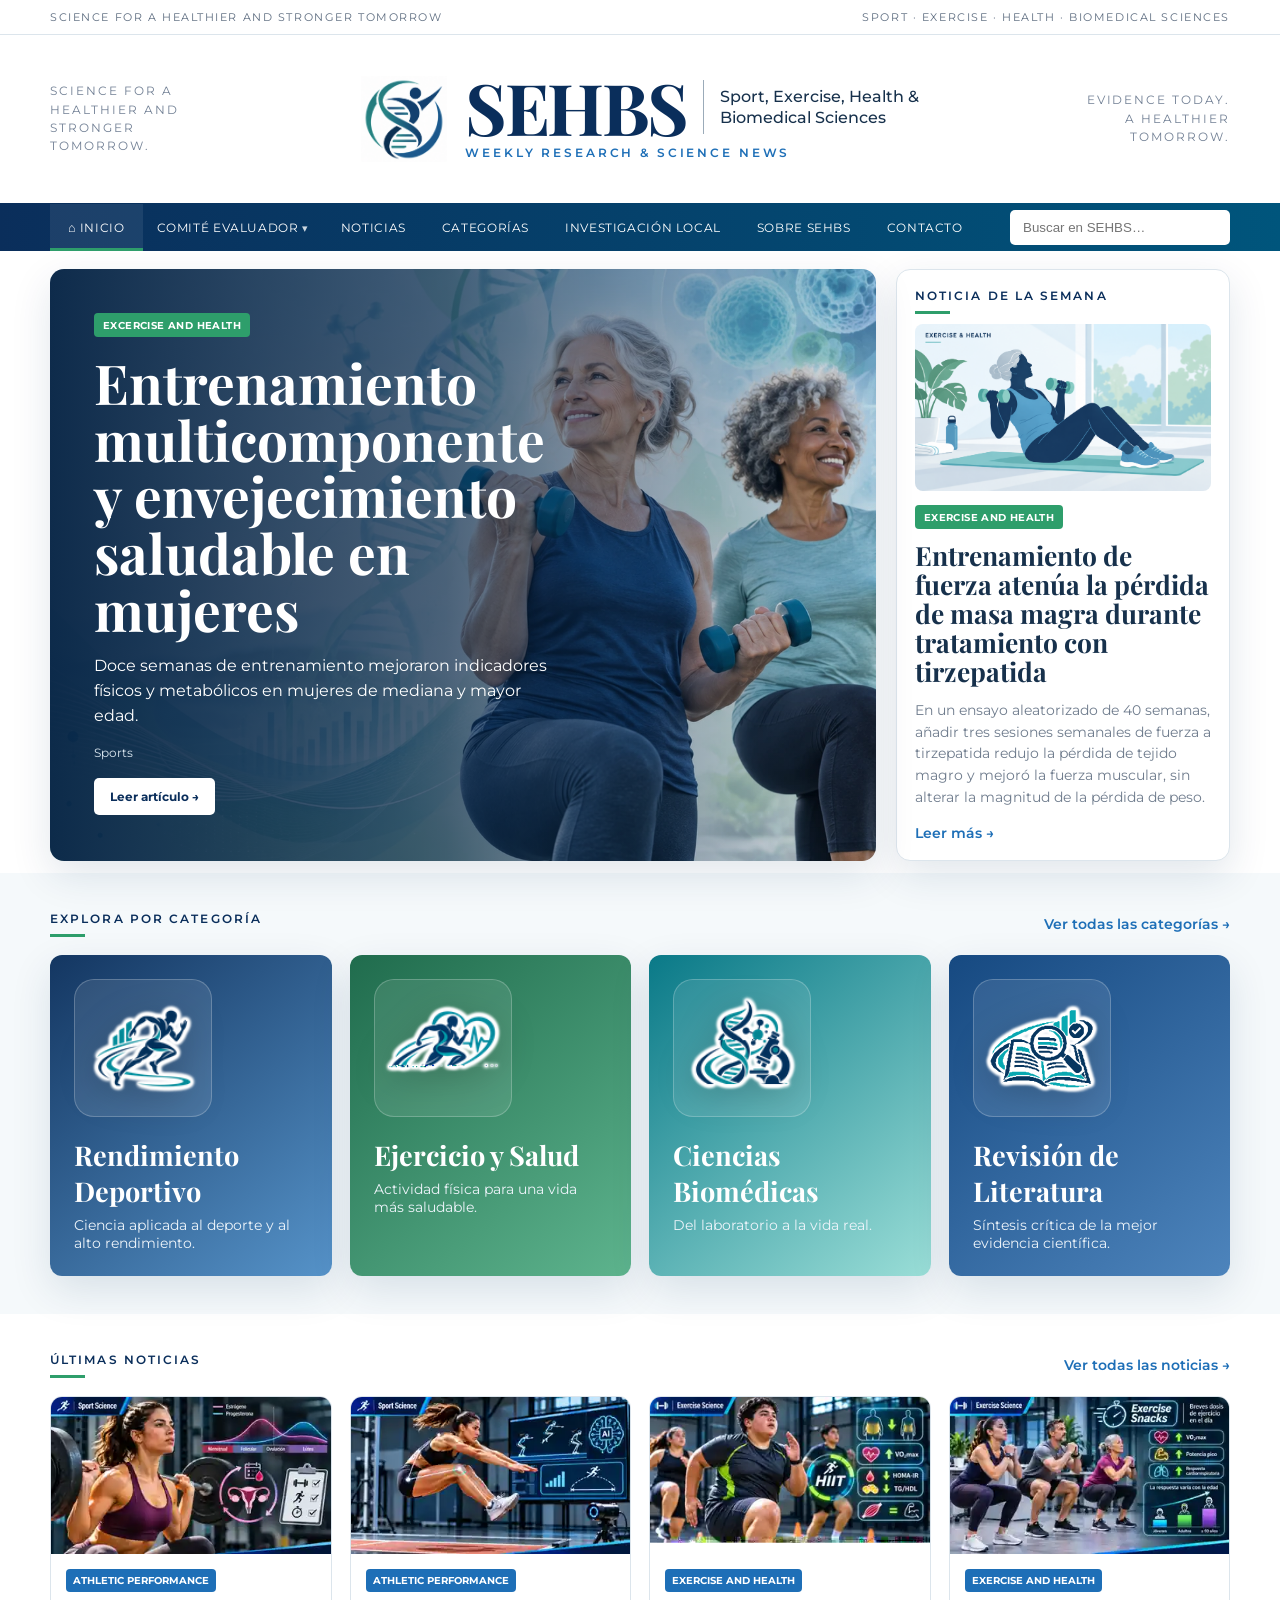
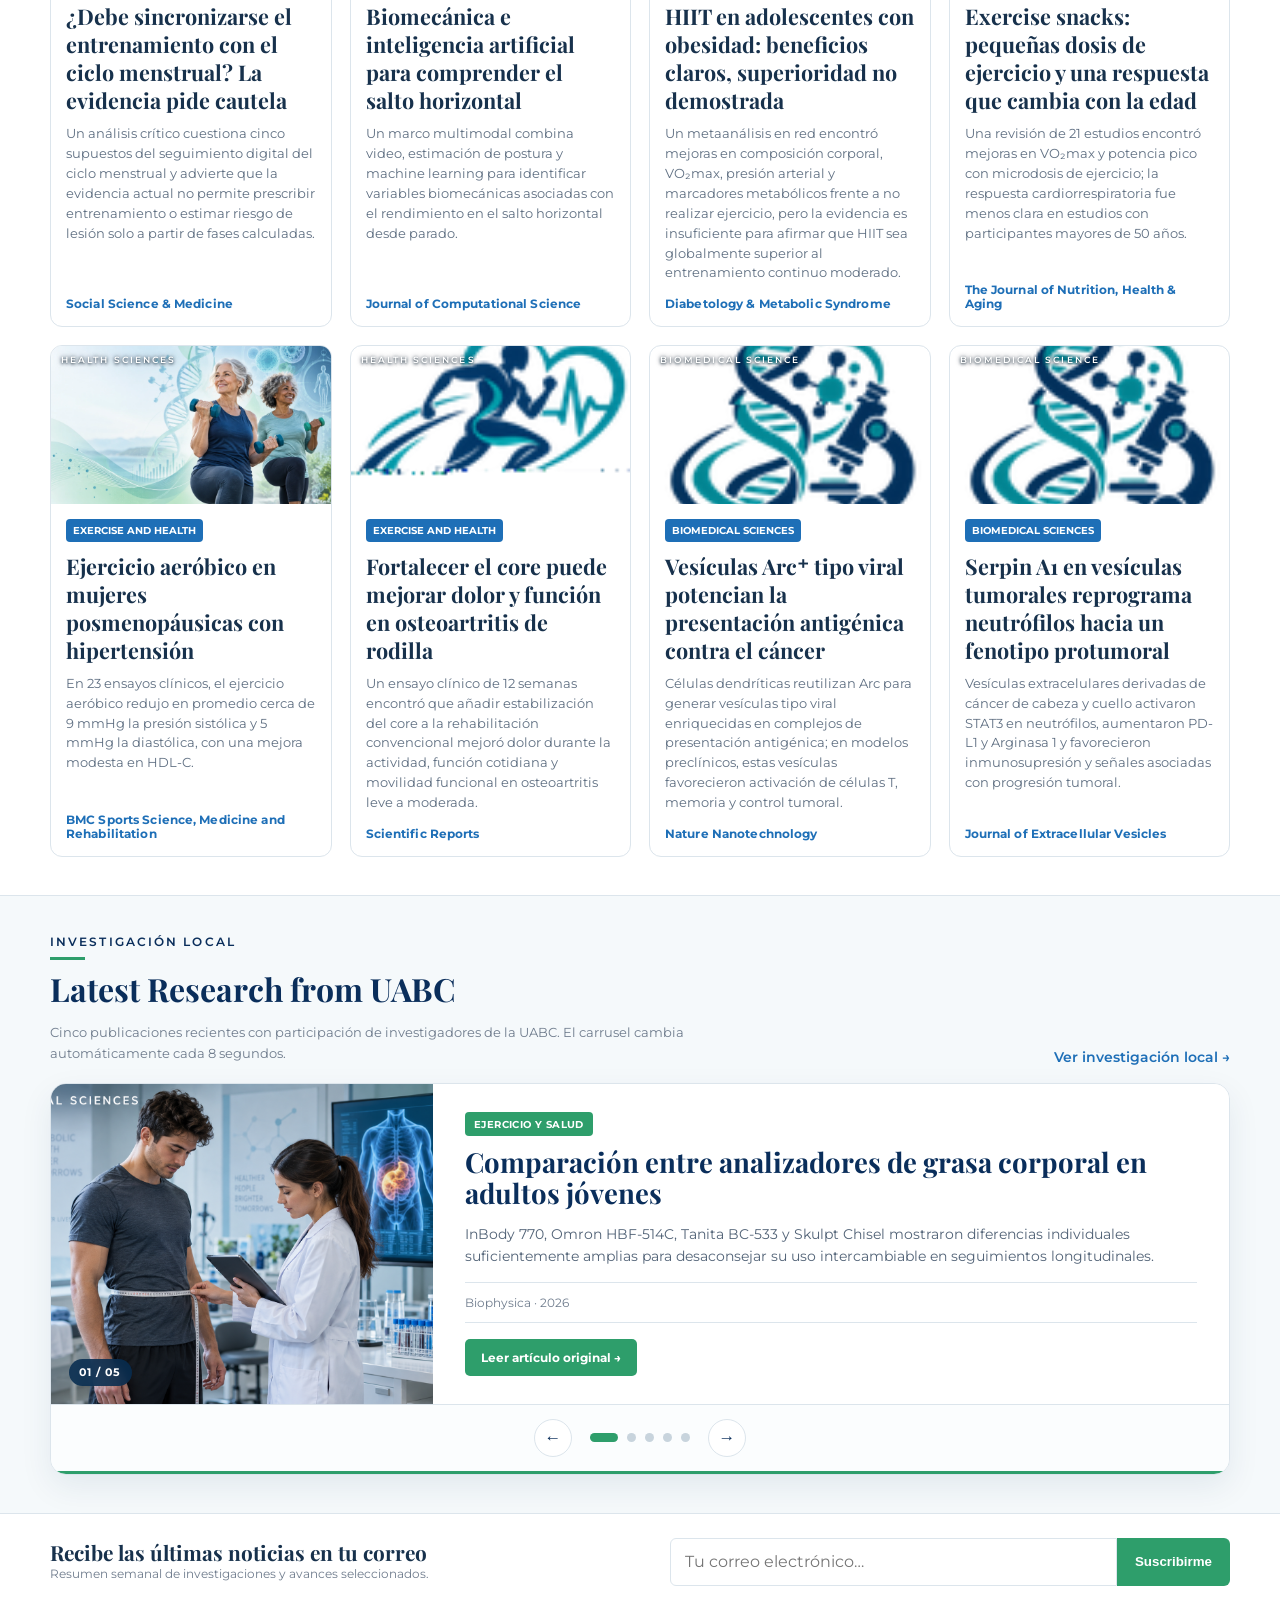
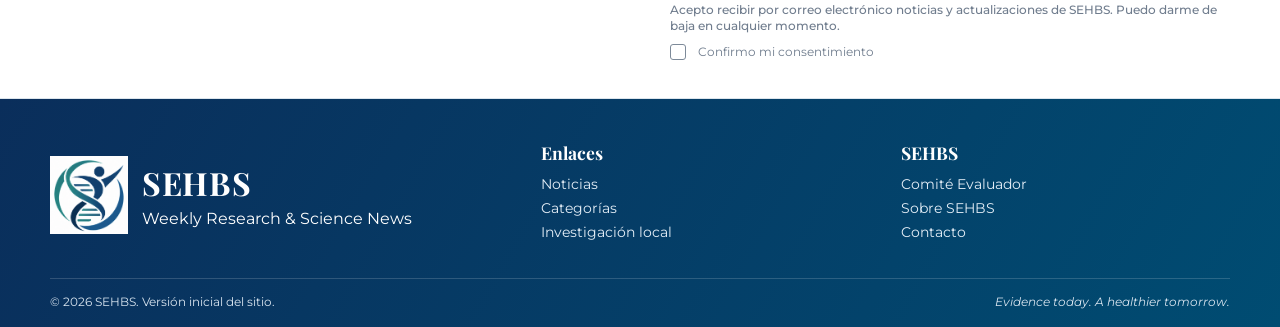
==== index.html @ 63794e58 "Refresh Exercise Snacks image cache in index.html" ====
<!doctype html>
<html lang="es">
<head>
<meta charset="utf-8"><meta name="viewport" content="width=device-width,initial-scale=1">
<title>SEHBS | Weekly Research & Science News</title>
<meta name="description" content="Sport, Exercise, Health & Biomedical Sciences: noticias y divulgación científica semanal basada en evidencia.">
<link rel="icon" type="image/png" sizes="128x128" href="assets/favicon-sehbs-2026.png?v=2"><link rel="apple-touch-icon" sizes="180x180" href="assets/apple-touch-icon.png"><link rel="stylesheet" href="assets/styles.css?v=20261109-04">
<script defer src="data/articles.js?v=20261109-14"></script><script>
function handleCaptchaResponse(){
  var event=new Event('captchaChange');
  var captcha=document.getElementById('sib-captcha');
  if(captcha) captcha.dispatchEvent(event);
}
window.REQUIRED_CODE_ERROR_MESSAGE='Elige un código de país';
window.LOCALE='es';
window.EMAIL_INVALID_MESSAGE=window.SMS_INVALID_MESSAGE='La información proporcionada no es válida. Verifica el formato del correo electrónico e inténtalo de nuevo.';
window.REQUIRED_ERROR_MESSAGE='Este campo es obligatorio.';
window.GENERIC_INVALID_MESSAGE='La información proporcionada no es válida. Verifica el formato del correo electrónico e inténtalo de nuevo.';
window.INVALID_NUMBER=window.GENERIC_INVALID_MESSAGE;
window.INVALID_DATE='Introduce una fecha válida';
window.REQUIRED_MULTISELECT_MESSAGE='Selecciona al menos una opción';
window.translation={common:{selectedList:'{quantity} lista seleccionada',selectedLists:'{quantity} listas seleccionadas',selectedOption:'{quantity} seleccionado',selectedOptions:'{quantity} seleccionados'}};
window.AUTOHIDE=false;
</script>
<script defer src="https://sibforms.com/forms/end-form/build/main.js"></script>
<script src="https://www.google.com/recaptcha/api.js?hl=es" async defer></script>
<script defer src="assets/app.js?v=20261109-05"></script>
<link rel="stylesheet" href="https://sibforms.com/forms/end-form/build/sib-styles.css">
</head>
<body>
<div class="topline"><div class="container"><span>Science for a Healthier and Stronger Tomorrow</span><span>Sport · Exercise · Health · Biomedical Sciences</span></div></div>
<header class="brandbar"><div class="container"><div class="motto">Science for a healthier and stronger tomorrow.</div><a href="index.html" class="brand-lockup">
  <img class="logo-mark" src="assets/logo-mark.png?v=2" alt="Símbolo SEHBS">
  <div class="brand-copy">
    <div class="brand-main-row">
      <span class="brand-acronym">SEHBS</span>
      <span class="brand-divider" aria-hidden="true"></span>
      <span class="brand-name">Sport, Exercise, Health &amp;<br>Biomedical Sciences</span>
    </div>
    <div class="brand-subtitle">WEEKLY RESEARCH &amp; SCIENCE NEWS</div>
  </div>
</a><div class="motto right">Evidence today.<br>A healthier tomorrow.</div></div></header>
<nav class="nav"><div class="container"><button class="menu-btn" aria-label="Abrir menú">☰</button><div class="navlinks"><a class="active" href="index.html">⌂ Inicio</a><details class="nav-dropdown">
  <summary>Comité Evaluador</summary>
  <div class="nav-dropdown-menu">
    <a href="comite-evaluador.html#finalidad">Finalidad del comité</a>
    <a href="comite-evaluador.html#integrantes">Integrantes</a>
    <a href="comite-evaluador.html#areas">Áreas de especialización</a>
  </div>
</details><a href="noticias.html">Noticias</a><a href="categorias.html">Categorías</a><a href="investigacion-local.html">Investigación local</a><a href="sobre.html">Sobre SEHBS</a><a href="contacto.html">Contacto</a></div><div class="search"><input data-search type="search" placeholder="Buscar en SEHBS…" aria-label="Buscar"></div></div></nav>
<main>
<section class="hero-wrap"><div class="container hero-grid">
<article class="hero" data-featured><img class="hero-media" data-featured-image src="assets/hero-women-exercise-science-hq.webp?v=1" alt="Mujeres mayores realizando ejercicio con elementos científicos"><div class="hero-content"><span class="badge" data-category>Excercise and health</span><h1 data-title>Entrenamiento multicomponente y envejecimiento saludable en mujeres</h1><p data-dek>Doce semanas de entrenamiento mejoraron indicadores físicos y metabólicos en mujeres de mediana y mayor edad.</p><div class="meta" data-source>Sports</div><a class="btn" data-href href="https://doi.org/10.3390/sports14050204">Leer artículo →</a></div></article>
<aside class="weekly" data-weekly><div class="eyebrow">Noticia de la semana</div><img src="assets/multicomponent-training-cover.png" alt="Ilustración editorial sobre entrenamiento de fuerza"><span class="badge" data-category>Exercise and health</span><h2 data-title>Entrenamiento de fuerza atenúa la pérdida de masa magra durante tratamiento con tirzepatida</h2><p data-dek>Un ensayo aleatorizado muestra que combinar tirzepatida con entrenamiento de fuerza ayuda a preservar tejido magro y mejora la fuerza muscular.</p><a class="more" data-href href="https://doi.org/10.1038/s41591-026-04752-5">Leer más →</a></aside>
</div></section>
<section class="section soft"><div class="container"><div class="section-head"><div class="section-title">Explora por categoría</div><a class="more" href="categorias.html">Ver todas las categorías →</a></div><div class="category-grid">
<a class="category" href="noticias.html?category=athletic-performance"><div class="icon"><img src="assets/icon-athletic-original.webp?v=1" alt="" aria-hidden="true"></div><h3>Rendimiento Deportivo</h3><p>Ciencia aplicada al deporte y al alto rendimiento.</p></a>
<a class="category" href="noticias.html?category=exercise-and-health"><div class="icon"><img src="assets/icon-exercise-original.webp?v=1" alt="" aria-hidden="true"></div><h3>Ejercicio y Salud</h3><p>Actividad física para una vida más saludable.</p></a>
<a class="category" href="noticias.html?category=biomedical-sciences"><div class="icon"><img src="assets/icon-biomed-original.webp?v=1" alt="" aria-hidden="true"></div><h3>Ciencias Biomédicas</h3><p>Del laboratorio a la vida real.</p></a>
<a class="category" href="noticias.html?category=literature-review"><div class="icon"><img src="assets/icon-literature-original.svg?v=3" alt="" aria-hidden="true"></div><h3>Revisión de Literatura</h3><p>Síntesis crítica de la mejor evidencia científica.</p></a>
</div></div></section>
<section class="section"><div class="container"><div class="section-head"><div class="section-title">Últimas noticias</div><a class="more" href="noticias.html">Ver todas las noticias →</a></div><div class="news-grid" data-news-grid data-news-limit="8">
<article class="card" data-searchable="comparación entre analizadores de grasa corporal en adultos jóvenes dispositivos diferencias individuales seguimiento longitudinal biophysica excercise and health"><img src="assets/evaluación_biomédica_de_composición_corporal.png" alt="Evaluación de composición corporal mediante analizadores de bioimpedancia" loading="lazy"><div class="card-body"><span class="tag">Excercise and health</span><h3><a href="https://doi.org/10.3390/biophysica6050090">Comparación entre analizadores de grasa corporal en adultos jóvenes</a></h3><p class="card-summary">Los dispositivos mostraron diferencias individuales que desaconsejan intercambiarlos durante el seguimiento longitudinal.</p><div class="card-journal">Biophysica</div></div></article>
<article class="card" data-searchable="entrenamiento multicomponente y envejecimiento saludable en mujeres doce semanas de entrenamiento mejoraron indicadores físicos y metabólicos sports excercise and health"><img src="assets/mujeres_mayores_entrenando_en_estudio_luminoso.png?v=1" alt="Imagen editorial de Excercise and health" loading="lazy"><div class="card-body"><span class="tag">Excercise and health</span><h3><a href="https://doi.org/10.3390/sports14050204">Entrenamiento multicomponente y envejecimiento saludable en mujeres</a></h3><p class="card-summary">Doce semanas de entrenamiento mejoraron indicadores físicos y metabólicos en mujeres de mediana y mayor edad.</p><div class="card-journal">Sports</div></div></article>
<article class="card" data-searchable="series cluster y ondulantes en peso muerto configuraciones de series fatiga metabólica sport sciences for health athletic performance"><img src="assets/cluster-deadlift-cover.png?v=1" alt="Imagen editorial de Athletic performance" loading="lazy"><div class="card-body"><span class="tag">Athletic performance</span><h3><a href="https://doi.org/10.1007/s11332-026-01766-x">Series cluster y ondulantes en peso muerto</a></h3><p class="card-summary">Compara cómo distintas configuraciones de series modifican la respuesta de fatiga metabólica durante el peso muerto.</p><div class="card-journal">Sport Sciences for Health</div></div></article>
<article class="card" data-searchable="estabilidad postural durante la media sentadilla en halterófilos control postural biomecánica bioengineering athletic performance"><div class="card-media"><img src="assets/athletic-postural-stability-cover-v3.webp" alt="Ilustración de halterófilo en evaluación biomecánica de media sentadilla con marcadores reflectantes, cámaras y plataformas de fuerza" loading="lazy"><span class="card-image-label">Sports Science</span></div><div class="card-body"><span class="tag">Athletic performance</span><h3><a href="https://doi.org/10.3390/bioengineering13060711">Estabilidad postural durante la media sentadilla en halterófilos</a></h3><p class="card-summary">Analiza el control postural y la mecánica del movimiento durante la media sentadilla en halterófilos.</p><div class="card-journal">Bioengineering</div></div></article>
<article class="card" data-searchable="quimiorresistencia a doxorrubicina en cáncer de mama triple negativo resistencia celular scientific reports biomedical sciences"><img src="assets/biomedical-eif4e-doxorubicin-cover.webp?v=2" alt="Imagen editorial de Biomedical sciences" loading="lazy"><div class="card-body"><span class="tag">Biomedical sciences</span><h3><a href="https://doi.org/10.1038/s41598-025-31313-6">Quimiorresistencia a doxorrubicina en cáncer de mama triple negativo</a></h3><p class="card-summary">Explora mecanismos celulares asociados con la resistencia a doxorrubicina en un modelo de cáncer de mama triple negativo.</p><div class="card-journal">Scientific Reports</div></div></article>
<article class="card" data-searchable="resistina y vesículas extracelulares en cáncer de próstata progresión tumoral life biomedical sciences"><img src="assets/biomedical-prostate-cancer-cover.png" alt="Imagen editorial de Biomedical sciences" loading="lazy"><div class="card-body"><span class="tag">Biomedical sciences</span><h3><a href="https://doi.org/10.3390/life13122321">Resistina y vesículas extracelulares en cáncer de próstata</a></h3><p class="card-summary">Examina la relación entre resistina, vesículas extracelulares y procesos vinculados con la progresión tumoral.</p><div class="card-journal">Life</div></div></article>
<article class="card" data-searchable="grasa visceral y riesgo metabólico en jóvenes mexicanos adiposidad visceral nutrición clínica y dietética hospitalaria biomedical sciences"><img src="assets/biomedical-body-composition-cover.png?v=1" alt="Imagen editorial de Biomedical sciences" loading="lazy"><div class="card-body"><span class="tag">Biomedical sciences</span><h3><a href="https://doi.org/10.12873/452sollano">Grasa visceral y riesgo metabólico en jóvenes mexicanos</a></h3><p class="card-summary">Relaciona la adiposidad visceral con indicadores de riesgo metabólico en población joven mexicana.</p><div class="card-journal">Nutrición Clínica y Dietética Hospitalaria</div></div></article>
<article class="card" data-searchable="ejercicio y síndrome metabólico en niños y adolescentes ejercicio síndrome metabólico retos literature review"><img src="assets/literature-review-cover.png" alt="Imagen editorial de Literature review" loading="lazy"><div class="card-body"><span class="tag">Literature review</span><h3><a href="https://doi.org/10.47197/retos.v62.108003">Ejercicio y síndrome metabólico en niños y adolescentes</a></h3><p class="card-summary">Revisa la evidencia sobre ejercicio como herramienta frente al síndrome metabólico en población infantil y adolescente.</p><div class="card-journal">Retos</div></div></article></div></div></section>
<section class="section soft home-local-research"><div class="container">
  <div class="section-head home-local-head">
    <div>
      <div class="section-title">Investigación local</div>
      <h2 class="committee-title">Latest Research from UABC</h2>
      <p class="home-local-intro">Cinco publicaciones recientes con participación de investigadores de la UABC. El carrusel cambia automáticamente cada 8 segundos.</p>
    </div>
    <a class="more" href="investigacion-local.html">Ver investigación local →</a>
  </div>

  <div class="local-carousel local-carousel-home" data-local-carousel aria-label="Últimas publicaciones de investigación local" aria-roledescription="carousel">
    <div class="local-carousel-viewport">
      <div class="local-carousel-track" data-local-carousel-track></div>
    </div>
    <div class="local-carousel-footer">
      <button class="local-carousel-arrow" type="button" data-local-prev aria-label="Artículo anterior">←</button>
      <div class="local-carousel-dots" data-local-dots aria-label="Seleccionar publicación"></div>
      <button class="local-carousel-arrow" type="button" data-local-next aria-label="Artículo siguiente">→</button>
    </div>
    <div class="local-carousel-progress" aria-hidden="true"><span data-local-progress></span></div>
  </div>
</div></section>
<section class="newsletter"><div class="container"><div><h3>Recibe las últimas noticias en tu correo</h3><div class="meta">Resumen semanal de investigaciones y avances seleccionados.</div></div>
<div class="newsletter-brevo sib-form">
  <div id="sib-form-container" class="sib-form-container">
    <div id="error-message" class="sib-form-message-panel sehbs-newsletter-message sehbs-newsletter-error">
      <div class="sib-form-message-panel__text sib-form-message-panel__text--center"><span class="sib-form-message-panel__inner-text">No hemos podido procesar tu suscripción. Inténtalo de nuevo en unos momentos.</span></div>
    </div>
    <div></div>
    <div id="success-message" class="sib-form-message-panel sehbs-newsletter-message sehbs-newsletter-success">
      <div class="sib-form-message-panel__text sib-form-message-panel__text--center"><span class="sib-form-message-panel__inner-text">Revisa tu correo electrónico para confirmar tu suscripción a SEHBS.</span></div>
    </div>
    <div></div>
    <div id="sib-container" class="sib-container--large sib-container--vertical sehbs-sib-container">
      <form id="sib-form" method="POST" action="https://8cced5cb.sibforms.com/serve/[base64]" data-type="subscription">
        <div class="sib-input sib-form-block sehbs-email-block">
          <div class="form__entry entry_block">
            <div class="form__label-row">
              <div class="entry__field">
                <input class="input" type="text" id="EMAIL" name="EMAIL" autocomplete="email" value="" placeholder="Tu correo electrónico…" data-required="true" required>
              </div>
            </div>
            <label class="entry__error entry__error--primary"></label>
          </div>
        </div>
        <div class="sib-optin sib-form-block sehbs-optin-block" data-required="true">
          <div class="form__entry entry_mcq">
            <div class="form__label-row">
              <label class="entry__label" for="OPT_IN" data-required="*">Acepto recibir por correo electrónico noticias y actualizaciones de SEHBS. Puedo darme de baja en cualquier momento.</label>
              <div class="sehbs-consent-row">
                <input type="checkbox" class="sehbs-consent-input" value="1" id="OPT_IN" name="OPT_IN" required>
                <label for="OPT_IN" class="sehbs-consent-label">
                  <span class="sehbs-consent-box" aria-hidden="true"></span>
                  <span class="sehbs-consent-copy">Confirmo mi consentimiento</span>
                </label>
              </div>
            </div>
            <label class="entry__error entry__error--primary"></label>
          </div>
        </div>
        <div class="sib-captcha sib-form-block sehbs-captcha-block">
          <div class="form__entry entry_block">
            <div class="form__label-row">
              <div class="g-recaptcha sib-visible-recaptcha" id="sib-captcha" data-sitekey="6LepXcstAAAAAGdAM6iqXTjy-4vC3OSC1Q47KCdM" data-callback="handleCaptchaResponse" style="direction:ltr"></div>
            </div>
            <label class="entry__error entry__error--primary"></label>
          </div>
        </div>
        <div class="sib-form-block sehbs-submit-block">
          <button class="sib-form-block__button sib-form-block__button-with-loader" form="sib-form" type="submit">
            <svg class="icon clickable__icon progress-indicator__icon sib-hide-loader-icon" viewBox="0 0 512 512"><path d="M460.116 373.846l-20.823-12.022c-5.541-3.199-7.54-10.159-4.663-15.874 30.137-59.886 28.343-131.652-5.386-189.946-33.641-58.394-94.896-95.833-161.827-99.676C261.028 55.961 256 50.751 256 44.352V20.309c0-6.904 5.808-12.337 12.703-11.982 83.556 4.306 160.163 50.864 202.11 123.677 42.063 72.696 44.079 162.316 6.031 236.832-3.14 6.148-10.75 8.461-16.728 5.01z"></path></svg>
            Suscribirme
          </button>
        </div>
        <input type="text" name="email_address_check" value="" class="input--hidden">
        <input type="hidden" name="locale" value="es">
      </form>
    </div>
  </div>
</div></div></section>
</main>
<footer class="footer"><div class="container"><div class="footer-grid"><div class="footer-brand"><img class="footer-mark" src="assets/logo-mark.png?v=2" alt="Símbolo SEHBS"><div><strong>SEHBS</strong><p>Weekly Research &amp; Science News</p></div></div><div><h4>Enlaces</h4><a href="noticias.html">Noticias</a><a href="categorias.html">Categorías</a><a href="investigacion-local.html">Investigación local</a></div><div><h4>SEHBS</h4><a href="comite-evaluador.html">Comité Evaluador</a><a href="sobre.html">Sobre SEHBS</a><a href="contacto.html">Contacto</a></div></div><div class="copyright"><span>© 2026 SEHBS. Versión inicial del sitio.</span><span><em>Evidence today. A healthier tomorrow.</em></span></div></div></footer>
<div class="toast" role="status"></div>
</body></html>
---- assets/styles.css ----
@import url('https://fonts.googleapis.com/css2?family=Montserrat:wght@400;500;600;700&family=Playfair+Display:wght@600;700&display=swap');
:root{--navy:#0A2E5B;--blue:#1E6FB7;--green:#2E9E6B;--aqua:#6FD1C6;--ink:#17314c;--muted:#6f7c8d;--line:#dce5ec;--soft:#f5f9fb;--shadow:0 14px 40px rgba(10,46,91,.12);--radius:14px}
*{box-sizing:border-box}html{scroll-behavior:smooth}body{margin:0;font-family:Montserrat,Arial,sans-serif;color:var(--ink);background:#fff}a{color:inherit;text-decoration:none}img{max-width:100%;display:block}.container{width:min(1180px,calc(100% - 40px));margin:auto}
.topline{font-size:.7rem;letter-spacing:.14em;text-transform:uppercase;color:#5e6d80;padding:10px 0;border-bottom:1px solid var(--line)}.topline .container{display:flex;justify-content:space-between;gap:20px}
.brandbar{background:white;padding:18px 0}.brandbar .container{min-height:132px;display:grid;grid-template-columns:minmax(170px,1fr) minmax(540px,760px) minmax(170px,1fr);align-items:center;gap:28px}.brandbar a{justify-self:center;width:100%;max-width:760px}.logo{width:100%;max-width:700px;height:auto;margin:auto}.motto{font-size:.72rem;line-height:1.6;letter-spacing:.17em;text-transform:uppercase;color:#728095;max-width:210px}.motto.right{justify-self:end;text-align:right}
.nav{background:linear-gradient(90deg,var(--navy),#00557c);color:#fff;position:sticky;top:0;z-index:20}.nav .container{display:flex;align-items:center;min-height:48px}.navlinks{display:flex;align-items:center;flex:1}.nav a{padding:16px 18px;font-size:.78rem;text-transform:uppercase;letter-spacing:.05em}.nav a:hover,.nav a.active{background:rgba(255,255,255,.08);box-shadow:inset 0 -3px var(--green)}.menu-btn{display:none;background:none;border:0;color:white;font-size:1.4rem;padding:10px}.search input{padding:9px 12px;border-radius:5px;border:1px solid rgba(255,255,255,.2);min-width:220px}
.hero-wrap{padding:18px 0 12px}.hero-grid{display:grid;grid-template-columns:2.1fr .85fr;gap:20px}.hero{min-height:430px;border-radius:var(--radius);overflow:hidden;background-size:cover;background-position:center;position:relative;box-shadow:var(--shadow)}.hero:after{content:"";position:absolute;inset:0;background:linear-gradient(90deg,rgba(5,35,68,.96) 0%,rgba(5,35,68,.7) 48%,rgba(5,35,68,.08) 100%)}.hero-content{position:relative;z-index:2;color:white;padding:44px;max-width:66%}.badge{display:inline-block;background:var(--green);color:white;padding:6px 9px;border-radius:4px;text-transform:uppercase;font-size:.62rem;font-weight:700;letter-spacing:.04em}.hero h1,.weekly h2,h1,h2,h3{font-family:'Playfair Display',Georgia,serif}.hero h1{font-size:clamp(2.6rem,4.3vw,4.6rem);line-height:1.03;margin:17px 0}.hero p{line-height:1.55}.meta{font-size:.78rem;color:var(--muted)}.hero .meta{color:#dce8f1;margin-bottom:18px}.btn{display:inline-block;background:white;color:var(--navy);padding:11px 16px;border-radius:5px;font-weight:700;font-size:.78rem}.btn.green{background:var(--green);color:white}
.weekly{border:1px solid var(--line);border-radius:var(--radius);padding:18px;background:white;box-shadow:var(--shadow)}.weekly img{width:100%;aspect-ratio:16/9;object-fit:cover;border-radius:8px;margin:10px 0 14px}.weekly h2{font-size:1.65rem;line-height:1.1;margin:12px 0}.weekly p{color:var(--muted);font-size:.9rem;line-height:1.5}
.section{padding:38px 0}.soft{background:var(--soft)}.section-head{display:flex;align-items:center;justify-content:space-between;gap:20px;margin-bottom:18px}.section-title,.eyebrow{text-transform:uppercase;letter-spacing:.17em;font-size:.77rem;color:var(--navy);font-weight:600}.section-title:after,.eyebrow:after{content:"";display:block;width:35px;height:3px;background:var(--green);margin-top:8px}.more{font-size:.85rem;color:var(--blue);font-weight:600}
.category-grid{display:grid;grid-template-columns:repeat(4,1fr);gap:18px}.category{min-height:200px;border-radius:12px;padding:24px;display:flex;flex-direction:column;justify-content:flex-end;color:white;position:relative;overflow:hidden;box-shadow:var(--shadow)}.category::before{content:"";position:absolute;inset:0;background:linear-gradient(140deg,rgba(10,46,91,.96),rgba(30,111,183,.74))}.category:nth-child(2)::before{background:linear-gradient(140deg,rgba(23,102,70,.96),rgba(46,158,107,.76))}.category:nth-child(3)::before{background:linear-gradient(140deg,rgba(0,116,131,.96),rgba(111,209,198,.68))}.category:nth-child(4)::before{background:linear-gradient(140deg,rgba(13,66,124,.96),rgba(21,93,167,.75))}.category>*{position:relative}.category .icon{font-size:2rem;margin-bottom:12px}.category h3{color:white;font-size:1.7rem;margin:0 0 7px}.category p{margin:0;color:#edf4fa;font-size:.9rem}
.news-grid{display:grid;grid-template-columns:repeat(4,1fr);gap:18px}.card{background:white;border:1px solid var(--line);border-radius:12px;overflow:hidden;transition:.2s;display:flex;flex-direction:column}.card:hover{transform:translateY(-3px);box-shadow:var(--shadow)}.card img{aspect-ratio:16/9;object-fit:cover}.card-body{padding:15px;display:flex;flex-direction:column;flex:1}.card .tag{font-size:.64rem;text-transform:uppercase;color:white;background:var(--blue);padding:5px 7px;border-radius:4px;align-self:flex-start;font-weight:700}.card h3{font-size:1.35rem;margin:10px 0 0}.card .date{font-size:.72rem;color:#8994a4;margin-top:auto;padding-top:12px}
.local{display:grid;grid-template-columns:1fr 1.35fr;min-height:290px;border-radius:var(--radius);overflow:hidden;background:#eef7f8;border:1px solid var(--line);box-shadow:var(--shadow)}.local img{width:100%;height:100%;object-fit:cover}.local .copy{padding:34px;display:flex;flex-direction:column;justify-content:center;background:linear-gradient(120deg,#fff,#eff8f8)}.local h2{font-size:2rem}
.newsletter{border-top:1px solid var(--line);border-bottom:1px solid var(--line);padding:24px 0}.newsletter .container{display:flex;align-items:flex-start;justify-content:space-between;gap:22px}.newsletter h3{margin:0;font-size:1.3rem}
.newsletter-brevo{min-width:min(520px,100%);max-width:560px;background:transparent!important;text-align:left!important}.newsletter .sib-form-container{width:100%}.newsletter .sehbs-sib-container{max-width:none!important;background:transparent!important;border:0!important;padding:0!important}.newsletter #sib-form{display:grid;grid-template-columns:minmax(0,1fr) auto;gap:10px 0;align-items:start}.newsletter .sehbs-email-block{grid-column:1/2;padding:0!important}.newsletter .sehbs-email-block .entry__field{border:0!important;background:transparent!important}.newsletter .sehbs-email-block input{width:100%;height:44px;padding:12px 14px!important;border:1px solid var(--line)!important;border-radius:6px 0 0 6px!important;outline:none;font:inherit;background:#fff!important}.newsletter .sehbs-submit-block{grid-column:2/3;grid-row:1;padding:0!important}.newsletter .sehbs-submit-block button{height:44px;border:0!important;border-radius:0 6px 6px 0!important;padding:0 18px!important;background:var(--green)!important;color:#fff!important;font-weight:700!important;cursor:pointer}.newsletter .sehbs-optin-block,.newsletter .sehbs-captcha-block{grid-column:1/3;padding:0!important}.newsletter .sehbs-optin-block{margin-top:2px}.newsletter .sehbs-optin-block .entry__label{display:block!important;font-size:.75rem!important;line-height:1.35!important;color:var(--muted)!important;font-weight:500!important;margin-bottom:5px!important}.newsletter .entry__choice label{display:flex!important;align-items:center!important;gap:7px!important;font-size:.75rem!important;color:var(--muted)!important}.newsletter .sehbs-consent-copy{font-size:.75rem;color:var(--muted)}.newsletter .sehbs-captcha-block{margin-top:2px}.newsletter .entry__error{display:block;font-size:.72rem!important;color:#9b2c2c!important;margin-top:4px!important}.newsletter .entry__error:empty{display:none!important}.newsletter .sib-form-message-panel{display:none;margin:0 0 10px!important;max-width:none!important}.newsletter .sehbs-newsletter-message{padding:9px 11px!important;border-radius:6px!important;font-size:.8rem!important;line-height:1.35!important}.newsletter .sehbs-newsletter-error{color:#7a1f1f!important;background:#ffeded!important;border:1px solid #ffbaba!important}.newsletter .sehbs-newsletter-success{color:#085229!important;background:#e7faf0!important;border:1px solid #9ee6bd!important}.newsletter .input--hidden{position:absolute!important;left:-9999px!important;width:1px!important;height:1px!important;opacity:0!important}
.footer{background:linear-gradient(120deg,var(--navy),#004c72);color:white;padding:42px 0 18px}.footer-grid{display:grid;grid-template-columns:1.4fr 1fr 1fr;gap:30px}.footer img{width:360px;filter:brightness(0) invert(1);opacity:.95}.footer h4{font-family:'Playfair Display',serif;font-size:1.1rem;margin:0 0 12px}.footer a{display:block;color:#e4eef7;font-size:.85rem;margin:8px 0}.copyright{margin-top:30px;border-top:1px solid rgba(255,255,255,.16);padding-top:16px;font-size:.72rem;color:#d8e4ef;display:flex;justify-content:space-between;gap:20px}
.page-hero{padding:52px 0;background:linear-gradient(135deg,#f3f8fb,#edf8f4);border-bottom:1px solid var(--line)}.page-hero h1{font-size:clamp(2.4rem,5vw,4.5rem);max-width:900px;margin:.25em 0}.page-hero p{max-width:780px;color:var(--muted);font-size:1.05rem;line-height:1.65}.content{padding:42px 0}.prose{max-width:820px;margin:auto}.prose h2{margin-top:32px}.prose p{color:#36455a;line-height:1.75}.notice{background:#fff8dd;border:1px solid #f0df9a;padding:14px 16px;border-radius:8px;color:#665718;font-size:.9rem;margin-bottom:22px}.contact-grid{display:grid;grid-template-columns:1fr 1fr;gap:26px}.contact-card{border:1px solid var(--line);border-radius:12px;padding:24px;background:white;box-shadow:var(--shadow)}.contact-card label{display:block;font-weight:600;font-size:.86rem;margin:12px 0 6px}.contact-card input,.contact-card textarea{width:100%;padding:11px;border:1px solid var(--line);border-radius:8px}.contact-card textarea{min-height:140px;resize:vertical}
.toast{position:fixed;right:20px;bottom:20px;background:var(--navy);color:white;padding:12px 16px;border-radius:8px;box-shadow:var(--shadow);opacity:0;transform:translateY(10px);pointer-events:none;transition:.25s;z-index:50}.toast.show{opacity:1;transform:none}
@media(max-width:900px){.brandbar{padding:14px 0}.brandbar .container{grid-template-columns:1fr;min-height:110px}.brandbar .motto{display:none}.brandbar a{max-width:680px}.logo{width:100%;max-width:680px}.hero-grid{grid-template-columns:1fr}.category-grid,.news-grid{grid-template-columns:repeat(2,1fr)}.local{grid-template-columns:1fr}.local img{max-height:300px}.footer-grid{grid-template-columns:1fr 1fr}.search{display:none}.newsletter .container{flex-direction:column;align-items:stretch}.newsletter form{min-width:0}}
@media(max-width:680px){.topline{display:none}.nav .container{display:block}.menu-btn{display:block;margin-left:auto}.navlinks{display:none;flex-direction:column}.navlinks.open{display:flex}.nav a{width:100%}.hero{min-height:500px}.hero-content{padding:30px 24px;max-width:100%}.hero h1{font-size:2.45rem}.category-grid,.news-grid{grid-template-columns:1fr}.section-head{align-items:flex-start;flex-direction:column}.footer-grid,.contact-grid{grid-template-columns:1fr}.copyright{flex-direction:column}.local .copy{padding:26px}}

/* SEHBS original brand mark + typographic lockup */
.brand-lockup{
  display:flex;
  align-items:center;
  justify-content:center;
  gap:16px;
  width:100%;
  max-width:760px;
  justify-self:center;
  text-decoration:none;
}
.logo-mark{
  width:118px;
  height:110px;
  object-fit:contain;
  flex:0 0 auto;
}
.brand-copy{
  display:flex;
  flex-direction:column;
  min-width:0;
}
.brand-main-row{
  display:flex;
  align-items:center;
  gap:16px;
}
.brand-acronym{
  font-family:'Playfair Display',Georgia,serif;
  font-size:4.25rem;
  line-height:.88;
  font-weight:700;
  color:var(--navy);
  white-space:nowrap;
}
.brand-divider{
  width:1px;
  height:58px;
  background:#9babb9;
  flex:0 0 auto;
}
.brand-name{
  font-family:Montserrat,Arial,sans-serif;
  font-size:1.08rem;
  line-height:1.35;
  color:#17314c;
  font-weight:500;
  white-space:nowrap;
}
.brand-subtitle{
  margin-top:10px;
  font-family:Montserrat,Arial,sans-serif;
  font-size:.82rem;
  line-height:1;
  letter-spacing:.24em;
  color:var(--blue);
  font-weight:600;
  white-space:nowrap;
}
.footer-brand{
  display:flex;
  align-items:center;
  gap:14px;
}
.footer .footer-mark{
  width:78px;
  height:78px;
  object-fit:contain;
  filter:none;
  opacity:1;
}
.footer-brand strong{
  display:block;
  font-family:'Playfair Display',Georgia,serif;
  font-size:2rem;
  letter-spacing:.02em;
}
.footer-brand p{
  margin:.35rem 0 0;
}

@media(max-width:900px){
  .brand-lockup{max-width:680px;gap:12px}
  .logo-mark{width:96px;height:90px}
  .brand-acronym{font-size:3.45rem}
  .brand-divider{height:48px}
  .brand-name{font-size:.96rem}
  .brand-subtitle{font-size:.72rem;letter-spacing:.18em}
}
@media(max-width:680px){
  .brand-lockup{gap:10px}
  .logo-mark{width:78px;height:74px}
  .brand-main-row{gap:10px}
  .brand-acronym{font-size:2.65rem}
  .brand-divider{height:38px}
  .brand-name{font-size:.74rem;line-height:1.25}
  .brand-subtitle{font-size:.58rem;letter-spacing:.12em;margin-top:8px}
}


/* Header refinement v2: compact mark at left + restored SEHBS typography */
.brandbar .container > .brand-lockup{
  display:flex;
  flex-direction:row;
  align-items:center;
  justify-content:center;
  gap:18px;
  width:auto;
  max-width:760px;
  justify-self:center;
}
.brandbar .brand-lockup .logo-mark{
  width:86px;
  height:86px;
  max-width:86px;
  object-fit:contain;
  flex:0 0 86px;
}
.brandbar .brand-copy{
  display:flex;
  flex-direction:column;
  justify-content:center;
}
.brandbar .brand-main-row{
  display:flex;
  flex-direction:row;
  align-items:center;
  gap:16px;
}
.brandbar .brand-acronym{
  font-family:'Playfair Display',Georgia,'Times New Roman',serif;
  font-size:4.45rem;
  line-height:.82;
  font-weight:700;
  letter-spacing:-.035em;
  color:var(--navy);
  white-space:nowrap;
}
.brandbar .brand-divider{
  width:1px;
  height:54px;
  background:#9babb9;
  flex:0 0 1px;
}
.brandbar .brand-name{
  font-family:Montserrat,Arial,sans-serif;
  font-size:1.02rem;
  line-height:1.3;
  font-weight:500;
  color:#17314c;
  white-space:nowrap;
}
.brandbar .brand-subtitle{
  margin-top:11px;
  font-family:Montserrat,Arial,sans-serif;
  font-size:.78rem;
  line-height:1;
  font-weight:600;
  letter-spacing:.23em;
  color:var(--blue);
  white-space:nowrap;
}
@media(max-width:900px){
  .brandbar .container > .brand-lockup{gap:14px}
  .brandbar .brand-lockup .logo-mark{width:74px;height:74px;max-width:74px;flex-basis:74px}
  .brandbar .brand-acronym{font-size:3.65rem}
  .brandbar .brand-divider{height:46px}
  .brandbar .brand-name{font-size:.9rem}
  .brandbar .brand-subtitle{font-size:.66rem;letter-spacing:.16em}
}
@media(max-width:680px){
  .brandbar .container > .brand-lockup{display:flex;flex-direction:row;gap:10px;max-width:100%}
  .brandbar .brand-lockup .logo-mark{width:58px;height:58px;max-width:58px;flex-basis:58px}
  .brandbar .brand-main-row{gap:9px}
  .brandbar .brand-acronym{font-size:2.75rem}
  .brandbar .brand-divider{height:36px}
  .brandbar .brand-name{font-size:.67rem;line-height:1.2}
  .brandbar .brand-subtitle{font-size:.53rem;letter-spacing:.10em;margin-top:7px}
}

/* Hero science image centering */
.hero{background-position:center center;background-repeat:no-repeat}

/* Featured hero framing v2 */
@media (min-width:901px){
  .hero{min-height:520px;background-position:center center;background-size:cover}
}

/* Featured hero image element: avoids Safari WebP background distortion */
.hero{background-image:none!important}
.hero .hero-media{position:absolute;inset:0;width:100%;height:100%;object-fit:cover;object-position:center center;display:block;z-index:0;image-rendering:auto}
.hero:after{z-index:1;pointer-events:none}
.hero-content{z-index:2}

/* Multicomponent latest-news crop */
.news-grid .card:first-child img{
  object-fit:cover;
  object-position:center top;
}

/* eIF4E Scientific Reports news crop */
.news-grid img[src*="biomedical-eif4e-doxorubicin-cover"]{
  object-fit:cover;
  object-position:center top;
}

/* Half-squat Bioengineering news crop */
.news-grid img[src*="athletic-postural-stability-cover"]{
  object-fit:cover;
  object-position:center top;
}

/* Visual category icons */
.category .icon{
  width: 138px;
  height: 138px;
  margin: 0 0 20px;
  display: flex;
  align-items: center;
  justify-content: center;

  /* Fondo sutil para separar el icono del gradiente */
  background: rgba(255,255,255,0.10);
  border: 1px solid rgba(255,255,255,0.22);
  border-radius: 20px;
  padding: 14px;
  box-sizing: border-box;
}

.category .icon img{
  width: 100%;
  height: 100%;
  object-fit: contain;
  display: block;

  /* Delineado/blanco visual */
  filter:
    drop-shadow(0 0 1px #ffffff)
    drop-shadow(0 0 2px #ffffff)
    drop-shadow(1px 0 0 #ffffff)
    drop-shadow(-1px 0 0 #ffffff)
    drop-shadow(0 1px 0 #ffffff)
    drop-shadow(0 -1px 0 #ffffff)
    drop-shadow(0 8px 18px rgba(0,0,0,0.18));
}

@media (max-width: 900px){
  .category .icon{
    width: 118px;
    height: 118px;
    padding: 12px;
  }
}

@media (max-width: 680px){
  .category .icon{
    width: 102px;
    height: 102px;
    padding: 10px;
  }
}

/* Category icon alignment */
.category{
  justify-content:flex-start;
}
.category .icon{
  flex:0 0 138px;
  align-self:flex-start;
}
@media(max-width:900px){
  .category .icon{flex-basis:118px}
}
@media(max-width:680px){
  .category .icon{flex-basis:102px}
}

@media(max-width:680px){.newsletter .container{align-items:stretch}.newsletter-brevo{min-width:0;width:100%}.newsletter-fields{display:flex}.newsletter-captcha{transform:scale(.88);margin-bottom:-8px}}

@media(max-width:680px){.newsletter .container{align-items:stretch}.newsletter-brevo{min-width:0;width:100%}.newsletter #sib-form{grid-template-columns:minmax(0,1fr) auto}.newsletter .sehbs-captcha-block{transform:scale(.88);transform-origin:left top;margin-bottom:-8px}}


/* Newsletter alignment refinement: Brevo checkbox + spacing */
.newsletter #sib-form{
  row-gap:12px;
}
.newsletter .sehbs-optin-block{
  margin-top:4px;
}
.newsletter .sehbs-optin-block .entry__label{
  margin:0 0 8px!important;
}
.newsletter .entry__choice{
  margin:0!important;
  padding:0!important;
}
.newsletter .entry__choice label{
  position:relative!important;
  display:block!important;
  min-height:20px!important;
  padding:1px 0 0 26px!important;
  margin:0!important;
  line-height:1.45!important;
}
.newsletter .entry__choice .input_replaced{
  position:absolute!important;
  opacity:0!important;
  width:1px!important;
  height:1px!important;
  pointer-events:none!important;
}
.newsletter .entry__choice .checkbox{
  position:absolute!important;
  left:0!important;
  top:1px!important;
  width:16px!important;
  height:16px!important;
  margin:0!important;
}
.newsletter .sehbs-consent-copy{
  display:inline-block!important;
  line-height:1.45!important;
  vertical-align:top!important;
}
.newsletter .sehbs-captcha-block{
  margin-top:0!important;
}
.newsletter .sehbs-captcha-block .form__label-row{
  display:flex!important;
  justify-content:flex-start!important;
}


/* Newsletter consent checkbox: use native control for stable Brevo alignment */
.newsletter .entry__choice label{
  display:flex!important;
  align-items:center!important;
  gap:8px!important;
  min-height:20px!important;
  padding:0!important;
  margin:0!important;
  line-height:1.4!important;
}
.newsletter .entry__choice .input_replaced{
  position:static!important;
  opacity:1!important;
  width:16px!important;
  height:16px!important;
  margin:0!important;
  pointer-events:auto!important;
  appearance:auto!important;
  -webkit-appearance:checkbox!important;
  flex:0 0 auto!important;
}
.newsletter .entry__choice .checkbox{
  display:none!important;
}
.newsletter .sehbs-consent-copy{
  display:inline!important;
  line-height:1.4!important;
  vertical-align:middle!important;
}


/* Newsletter final alignment: email/button and native consent checkbox */
.newsletter .sehbs-email-block .form__entry,
.newsletter .sehbs-email-block .form__label-row,
.newsletter .sehbs-email-block .entry__field,
.newsletter .sehbs-submit-block{
  margin:0!important;
  padding:0!important;
}
.newsletter .sehbs-email-block input,
.newsletter .sehbs-submit-block button{
  height:48px!important;
  min-height:48px!important;
  margin:0!important;
  box-sizing:border-box!important;
}
.newsletter .sehbs-email-block input{
  border-radius:6px 0 0 6px!important;
}
.newsletter .sehbs-submit-block button{
  display:flex!important;
  align-items:center!important;
  justify-content:center!important;
  border-radius:0 6px 6px 0!important;
  line-height:1!important;
}
.newsletter .entry__choice .input_replaced{
  width:15px!important;
  height:15px!important;
  min-width:15px!important;
  min-height:15px!important;
  margin:0!important;
  border:0!important;
  outline:none!important;
  box-shadow:none!important;
  accent-color:var(--green);
}
.newsletter .entry__choice label{
  gap:7px!important;
}


/* Newsletter consent: native checkbox, no Brevo replacement overlay */
.newsletter .entry__choice label{
  display:flex!important;
  align-items:center!important;
  gap:8px!important;
  padding:0!important;
  margin:0!important;
}
.newsletter .sehbs-native-consent{
  position:static!important;
  appearance:checkbox!important;
  -webkit-appearance:checkbox!important;
  width:16px!important;
  height:16px!important;
  min-width:16px!important;
  min-height:16px!important;
  margin:0!important;
  padding:0!important;
  opacity:1!important;
  transform:none!important;
  box-shadow:none!important;
  border:0!important;
  flex:0 0 auto!important;
  accent-color:var(--green);
}
.newsletter .sehbs-consent-copy{
  display:inline-block!important;
  margin:0!important;
  padding:0!important;
  line-height:1.4!important;
}


/* Newsletter consent final: custom checkbox fully isolated from Brevo styles */
.newsletter .entry__choice label{
  position:relative!important;
  display:flex!important;
  align-items:center!important;
  gap:8px!important;
  margin:0!important;
  padding:0!important;
  min-height:18px!important;
  cursor:pointer!important;
}
.newsletter .sehbs-consent-input{
  position:absolute!important;
  opacity:0!important;
  width:1px!important;
  height:1px!important;
  margin:0!important;
  padding:0!important;
  pointer-events:none!important;
}
.newsletter .sehbs-consent-box{
  display:inline-block!important;
  width:16px!important;
  height:16px!important;
  min-width:16px!important;
  min-height:16px!important;
  flex:0 0 16px!important;
  border:1.5px solid #7d8a99!important;
  border-radius:3px!important;
  background:#fff!important;
  box-sizing:border-box!important;
  position:relative!important;
  margin:0!important;
  padding:0!important;
}
.newsletter .sehbs-consent-input:checked + .sehbs-consent-box{
  background:var(--green)!important;
  border-color:var(--green)!important;
}
.newsletter .sehbs-consent-input:checked + .sehbs-consent-box::after{
  content:""!important;
  position:absolute!important;
  left:4px!important;
  top:1px!important;
  width:5px!important;
  height:9px!important;
  border:solid #fff!important;
  border-width:0 2px 2px 0!important;
  transform:rotate(45deg)!important;
}
.newsletter .sehbs-consent-copy{
  display:inline-block!important;
  margin:0!important;
  padding:0!important;
  line-height:1.4!important;
  vertical-align:middle!important;
}


/* Newsletter consent final spacing: lock checkbox and text into separate grid columns */
.newsletter .entry__choice label{
  display:grid!important;
  grid-template-columns:18px minmax(0,1fr)!important;
  column-gap:10px!important;
  align-items:center!important;
  padding:0!important;
  margin:0!important;
}
.newsletter .sehbs-consent-box{
  grid-column:1!important;
  justify-self:start!important;
  align-self:center!important;
  width:16px!important;
  height:16px!important;
  min-width:16px!important;
  min-height:16px!important;
  margin:0!important;
}
.newsletter .sehbs-consent-copy{
  grid-column:2!important;
  margin:0!important;
  padding:0!important;
  line-height:1.4!important;
  white-space:normal!important;
}


/* Newsletter consent v42: remove Brevo entry__choice styling from the control */
.newsletter .sehbs-consent-row{
  margin:0!important;
  padding:0!important;
}
.newsletter .sehbs-consent-input{
  position:absolute!important;
  opacity:0!important;
  width:1px!important;
  height:1px!important;
  margin:0!important;
  pointer-events:none!important;
}
.newsletter .sehbs-consent-label{
  display:flex!important;
  align-items:center!important;
  gap:12px!important;
  margin:0!important;
  padding:0!important;
  min-height:20px!important;
  cursor:pointer!important;
  color:var(--muted)!important;
  font-size:.75rem!important;
  line-height:1.4!important;
}
.newsletter .sehbs-consent-box{
  display:block!important;
  width:16px!important;
  height:16px!important;
  min-width:16px!important;
  min-height:16px!important;
  flex:0 0 16px!important;
  margin:0!important;
  padding:0!important;
  border:1.5px solid #7d8a99!important;
  border-radius:3px!important;
  background:#fff!important;
  box-sizing:border-box!important;
  position:relative!important;
}
.newsletter .sehbs-consent-copy{
  display:block!important;
  margin:0!important;
  padding:0!important;
  line-height:1.4!important;
}
.newsletter .sehbs-consent-input:checked + .sehbs-consent-label .sehbs-consent-box{
  background:var(--green)!important;
  border-color:var(--green)!important;
}
.newsletter .sehbs-consent-input:checked + .sehbs-consent-label .sehbs-consent-box::after{
  content:""!important;
  position:absolute!important;
  left:4px!important;
  top:1px!important;
  width:5px!important;
  height:9px!important;
  border:solid #fff!important;
  border-width:0 2px 2px 0!important;
  transform:rotate(45deg)!important;
}


/* Committee evaluator navigation */
.nav-dropdown{position:relative;display:flex;align-items:stretch}
.nav-dropdown summary{list-style:none;cursor:pointer;padding:16px 14px;font-size:.78rem;text-transform:uppercase;letter-spacing:.05em;color:#fff;white-space:nowrap;user-select:none}
.nav-dropdown summary::-webkit-details-marker{display:none}
.nav-dropdown summary::after{content:" ▾";font-size:.68rem;opacity:.8}
.nav-dropdown summary:hover,.nav-dropdown summary.active{background:rgba(255,255,255,.08);box-shadow:inset 0 -3px var(--green)}
.nav-dropdown-menu{display:none;position:absolute;top:100%;left:0;min-width:230px;background:#fff;color:var(--ink);border:1px solid var(--line);border-top:0;box-shadow:0 14px 30px rgba(10,46,91,.16);z-index:40}
.nav-dropdown[open] .nav-dropdown-menu{display:block}
.nav-dropdown-menu a{display:block!important;width:100%;padding:12px 15px!important;color:var(--ink)!important;background:#fff!important;box-shadow:none!important;text-transform:none!important;letter-spacing:0!important;font-size:.78rem!important;border-bottom:1px solid #edf2f5}
.nav-dropdown-menu a:last-child{border-bottom:0}
.nav-dropdown-menu a:hover{background:var(--soft)!important;color:var(--blue)!important;box-shadow:none!important}
@media(max-width:1120px) and (min-width:901px){.nav a,.nav-dropdown summary{padding-left:10px;padding-right:10px;font-size:.71rem}.search input{min-width:165px}}
@media(max-width:900px){.nav-dropdown{display:block;width:100%}.nav-dropdown summary{width:100%;padding:14px 18px}.nav-dropdown-menu{position:static;min-width:0;border:0;box-shadow:none;background:rgba(255,255,255,.05)}.nav-dropdown-menu a{padding:11px 30px!important;background:rgba(255,255,255,.04)!important;color:#fff!important;border-color:rgba(255,255,255,.08)}.nav-dropdown-menu a:hover{background:rgba(255,255,255,.09)!important;color:#fff!important}}

/* Committee evaluator page */
.committee-hero{background:linear-gradient(135deg,#f3f8fb 0%,#eef8f4 100%)}
.committee-hero p{max-width:850px}
.committee-hero-stats{display:flex;gap:14px;flex-wrap:wrap;margin-top:28px}
.committee-hero-stats div{display:flex;align-items:center;gap:10px;padding:10px 14px;border:1px solid var(--line);border-radius:10px;background:rgba(255,255,255,.78)}
.committee-hero-stats strong{font-family:'Playfair Display',Georgia,serif;font-size:1.65rem;color:var(--navy)}
.committee-hero-stats span{font-size:.72rem;line-height:1.35;color:var(--muted);max-width:145px}
.committee-content{scroll-margin-top:72px}
.committee-section-head{display:grid;grid-template-columns:1fr 1fr;gap:42px;align-items:end;margin-bottom:24px}
.committee-section-head h2,.committee-title{font-size:2rem;margin:.45rem 0 0;color:var(--navy)}
.committee-section-head>p{margin:0;color:var(--muted);line-height:1.7}
.purpose-grid{display:grid;grid-template-columns:repeat(4,1fr);gap:16px}
.purpose-grid article{border:1px solid var(--line);border-radius:12px;padding:22px;background:#fff;box-shadow:0 8px 24px rgba(10,46,91,.06)}
.purpose-grid article>span{font-size:.7rem;letter-spacing:.14em;color:var(--green);font-weight:700}
.purpose-grid h3{font-size:1.28rem;margin:9px 0;color:var(--navy)}
.purpose-grid p{font-size:.84rem;line-height:1.6;color:var(--muted);margin:0}
.committee-note{margin-top:18px;padding:14px 16px;border-left:4px solid var(--green);background:#f2faf6;color:#415569;font-size:.84rem;line-height:1.6}
#areas,#integrantes{scroll-margin-top:72px}
.committee-area-grid{display:grid;grid-template-columns:repeat(2,1fr);gap:18px}
.committee-area-card{border:1px solid var(--line);border-radius:12px;padding:22px;background:#fff}
.committee-area-card.pending{border-style:dashed;background:#fbfcfd}
.committee-area-top{display:flex;align-items:center;gap:12px;margin-bottom:10px}
.committee-area-number{display:flex;align-items:center;justify-content:center;width:42px;height:42px;flex:0 0 42px;border-radius:50%;background:var(--navy);color:#fff;font-family:'Playfair Display',Georgia,serif;font-size:1.2rem}
.committee-area-card.pending .committee-area-number{background:#8090a1}
.committee-area-card h3{margin:0;color:var(--navy);font-size:1.4rem}
.committee-area-card>p{color:#526377;line-height:1.6;font-size:.88rem}
.committee-area-members{padding-top:12px;border-top:1px solid var(--line);font-size:.76rem;line-height:1.6;color:var(--muted)}
.committee-area-footnote{font-size:.76rem;color:var(--muted);margin:14px 0 0}
.evaluator-grid{display:grid;grid-template-columns:repeat(3,1fr);gap:18px;align-items:stretch}
.evaluator-card{border:1px solid var(--line);border-radius:14px;background:#fff;padding:20px;box-shadow:0 10px 28px rgba(10,46,91,.07);display:flex;flex-direction:column}
.evaluator-head{display:grid;grid-template-columns:52px 1fr;gap:13px;align-items:start}
.evaluator-initials{width:52px;height:52px;border-radius:50%;display:flex;align-items:center;justify-content:center;background:linear-gradient(135deg,var(--navy),var(--blue));color:#fff;font-weight:700;font-size:.86rem;letter-spacing:.04em}
.evaluator-card h3{margin:1px 0 4px;font-size:1.22rem;color:var(--navy);line-height:1.18}
.evaluator-degree{margin:0;font-size:.79rem;font-weight:700;color:#42566d}
.evaluator-affiliation{margin:4px 0 0;font-size:.72rem;color:var(--muted);line-height:1.4}
.evaluator-tags{display:flex;gap:6px;flex-wrap:wrap;margin:15px 0}
.evaluator-tags span{font-size:.62rem;text-transform:uppercase;letter-spacing:.035em;font-weight:700;color:var(--blue);background:#edf6fc;border:1px solid #d8ebf8;border-radius:999px;padding:5px 8px}
.evaluator-card h4{font-family:Montserrat,Arial,sans-serif;font-size:.73rem;text-transform:uppercase;letter-spacing:.09em;color:var(--green);margin:2px 0 8px}
.evaluator-card ul{margin:0;padding-left:17px;color:#526377;font-size:.78rem;line-height:1.55}
.evaluator-card li+li{margin-top:5px}
@media(max-width:980px){.purpose-grid{grid-template-columns:repeat(2,1fr)}.evaluator-grid{grid-template-columns:repeat(2,1fr)}}
@media(max-width:680px){.committee-section-head{grid-template-columns:1fr;gap:16px}.purpose-grid,.committee-area-grid,.evaluator-grid{grid-template-columns:1fr}.committee-hero-stats{display:grid;grid-template-columns:1fr}.committee-hero-stats div{justify-content:flex-start}.committee-area-card{padding:18px}.evaluator-card{padding:18px}}


/* Local research banner: preserve left-side title when image is cropped */
.local img{
  object-position:left center!important;
}
@media(max-width:900px){
  .local img{
    object-position:center center!important;
  }
}


/* Local research featured publication */
.local-feature{display:grid;grid-template-columns:minmax(300px,.9fr) minmax(0,1.4fr);border:1px solid var(--line);border-radius:16px;overflow:hidden;background:#fff;box-shadow:var(--shadow)}
.local-feature-visual{position:relative;min-height:560px;padding:38px;background:linear-gradient(145deg,#072d50 0%,#0d5870 52%,#2E9E6B 100%);color:#fff;overflow:hidden;display:flex;flex-direction:column;justify-content:flex-end}
.local-feature-visual::before,.local-feature-visual::after{content:"";position:absolute;border-radius:50%;border:1px solid rgba(255,255,255,.25)}
.local-feature-visual::before{width:320px;height:320px;right:-70px;top:95px;box-shadow:0 0 0 45px rgba(111,209,198,.08),0 0 0 90px rgba(111,209,198,.045)}
.local-feature-visual::after{width:120px;height:120px;left:42px;top:130px;background:rgba(111,209,198,.16)}
.local-visual-kicker{position:absolute;top:34px;left:38px;font-size:.72rem;letter-spacing:.16em;font-weight:700}
.local-visual-nrf{position:absolute;left:38px;top:220px;font-family:'Playfair Display',Georgia,serif;font-size:5.4rem;line-height:.9;font-weight:700;letter-spacing:-.05em}
.local-visual-nrf::after{content:"2";font-family:Montserrat,Arial,sans-serif;font-size:2rem;vertical-align:top;margin-left:4px;color:var(--aqua)}
.local-visual-lines{position:absolute;left:42px;right:42px;top:330px;height:2px;background:linear-gradient(90deg,var(--aqua),rgba(255,255,255,.15))}
.local-visual-caption{position:relative;z-index:2;font-size:.82rem;line-height:1.5;letter-spacing:.05em;text-transform:uppercase;max-width:300px}
.local-feature-copy{padding:38px 40px 34px}
.local-feature-copy .badge{margin:14px 0 5px}
.local-feature-copy h2{font-size:2.35rem;line-height:1.1;margin:10px 0 16px;color:var(--navy)}
.local-feature-lead{font-size:1rem;line-height:1.7;color:#42566d}
.local-feature-meta{font-size:.76rem;color:var(--muted);padding:12px 0 16px;border-bottom:1px solid var(--line)}
.local-keypoints{display:grid;grid-template-columns:repeat(3,1fr);gap:12px;margin:18px 0}
.local-keypoints>div{background:var(--soft);border:1px solid var(--line);border-radius:10px;padding:14px}
.local-keypoints strong{display:block;font-size:.78rem;color:var(--navy);margin-bottom:5px}
.local-keypoints span{display:block;font-size:.72rem;line-height:1.5;color:var(--muted)}
.local-feature-authors,.local-feature-affiliation{font-size:.78rem;line-height:1.6;color:#526377}
.local-feature-actions{margin:20px 0 6px}
@media(max-width:980px){.local-feature{grid-template-columns:1fr}.local-feature-visual{min-height:340px}.local-visual-nrf{top:145px}.local-visual-lines{top:245px}.local-keypoints{grid-template-columns:1fr}}
@media(max-width:680px){.local-feature-copy{padding:25px 22px}.local-feature-copy h2{font-size:1.8rem}.local-feature-visual{padding:28px;min-height:300px}.local-visual-kicker{left:28px;top:26px}.local-visual-nrf{left:28px;top:125px;font-size:4.4rem}.local-visual-lines{left:28px;right:28px;top:215px}}


/* Latest news cards: concise editorial synopsis + journal footer */
.card .card-summary{
  margin:10px 0 0;
  color:#5f6f82;
  font-size:.82rem;
  line-height:1.52;
}
.card .card-journal{
  margin-top:auto;
  padding-top:14px;
  font-size:.73rem;
  font-weight:700;
  color:var(--blue);
  letter-spacing:.01em;
}


/* Committee member profile photos */
.evaluator-photo{
  width:52px;
  height:52px;
  border-radius:50%;
  overflow:hidden;
  flex:0 0 52px;
  border:2px solid #e4edf3;
  background:#fff;
  box-shadow:0 5px 14px rgba(10,46,91,.24);
}
.evaluator-photo img{
  width:100%;
  height:100%;
  object-fit:cover;
  object-position:center;
  display:block;
}
.evaluator-photo--cutout{
  background:linear-gradient(145deg,#f9fbfd,#e7eef4);
}
.evaluator-photo--cutout img{
  filter:drop-shadow(0 2px 2px rgba(10,46,91,.28));
}

/* Editorial label on the postural stability article cover */
.card-media{position:relative}
.card-media img{width:100%;aspect-ratio:16/9;object-fit:cover}
.card-image-label{position:absolute;top:9px;left:10px;z-index:1;color:#fff;font-size:.54rem;font-weight:600;letter-spacing:.24em;line-height:1.2;text-transform:uppercase;text-shadow:0 1px 3px rgba(4,22,38,.85),0 0 5px rgba(4,22,38,.65)}


/* Additional local research story */
.local-more-section{border-top:1px solid var(--line)}
.local-story-card{display:grid;grid-template-columns:minmax(280px,.8fr) minmax(0,1.45fr);gap:0;border:1px solid var(--line);border-radius:14px;overflow:hidden;background:#fff;box-shadow:0 10px 28px rgba(10,46,91,.07)}
.local-story-card>img{width:100%;height:100%;min-height:320px;object-fit:cover}
.local-story-copy{padding:28px 30px}
.local-story-copy .badge{display:inline-block;margin-bottom:10px}
.local-story-copy h3{font-size:1.8rem;line-height:1.15;margin:4px 0 12px;color:var(--navy)}
.local-story-copy>p{color:#526377;line-height:1.65;font-size:.88rem}
.local-story-copy .btn{margin-top:10px}
@media(max-width:800px){.local-story-card{grid-template-columns:1fr}.local-story-card>img{min-height:220px;max-height:280px}.local-story-copy{padding:22px}.local-story-copy h3{font-size:1.5rem}}


/* Latest Research from UABC carousel */
.local-carousel-heading{align-items:flex-end}
.local-carousel-intro{max-width:760px;margin:.7rem 0 0;color:var(--muted);font-size:.84rem;line-height:1.6}
.local-carousel{position:relative;border:1px solid var(--line);border-radius:16px;background:#fff;box-shadow:0 12px 32px rgba(10,46,91,.08);overflow:hidden}
.local-carousel-viewport{overflow:hidden;touch-action:pan-y}
.local-carousel-track{display:flex;width:100%;transition:transform .65s cubic-bezier(.22,.61,.36,1);will-change:transform}
.local-carousel-slide{min-width:100%;display:grid;grid-template-columns:minmax(320px,.9fr) minmax(0,1.35fr);background:#fff}
.local-carousel-media{position:relative;min-height:390px;background:linear-gradient(145deg,#edf5f8,#e6f2ed);overflow:hidden}
.local-carousel-media img{width:100%;height:100%;min-height:390px;object-fit:cover}
.local-carousel-count{position:absolute;left:18px;bottom:18px;padding:7px 10px;border-radius:999px;background:rgba(7,45,80,.88);color:#fff;font-size:.67rem;font-weight:700;letter-spacing:.1em;backdrop-filter:blur(5px)}
.local-carousel-copy{padding:34px 36px;display:flex;flex-direction:column;align-items:flex-start;justify-content:center}
.local-carousel-copy .badge{margin-bottom:11px}
.local-carousel-copy h3{font-size:2rem;line-height:1.12;margin:0 0 14px;color:var(--navy)}
.local-carousel-copy>p{margin:0;color:#526377;line-height:1.7;font-size:.9rem}
.local-carousel-copy .local-feature-meta{width:100%;margin:18px 0 19px;padding:12px 0;border-top:1px solid var(--line);border-bottom:1px solid var(--line)}
.local-carousel-footer{display:flex;align-items:center;justify-content:center;gap:18px;padding:14px 18px;border-top:1px solid var(--line);background:#fbfdfe}
.local-carousel-arrow{width:38px;height:38px;border-radius:50%;border:1px solid var(--line);background:#fff;color:var(--navy);font-size:1.05rem;cursor:pointer;transition:background .2s ease,color .2s ease,border-color .2s ease,transform .2s ease}
.local-carousel-arrow:hover,.local-carousel-arrow:focus-visible{background:var(--navy);color:#fff;border-color:var(--navy);transform:translateY(-1px)}
.local-carousel-dots{display:flex;align-items:center;gap:9px}
.local-carousel-dot{width:9px;height:9px;border-radius:50%;border:0;padding:0;background:#c8d4dd;cursor:pointer;transition:width .25s ease,border-radius .25s ease,background .25s ease}
.local-carousel-dot.active{width:28px;border-radius:999px;background:var(--green)}
.local-carousel-progress{height:3px;background:#e7eef3;overflow:hidden}
.local-carousel-progress span{display:block;width:100%;height:100%;background:var(--green);transform-origin:left center;transform:scaleX(0)}
@keyframes localCarouselProgress{from{transform:scaleX(0)}to{transform:scaleX(1)}}
@media(max-width:850px){
  .local-carousel-slide{grid-template-columns:1fr}
  .local-carousel-media,.local-carousel-media img{min-height:260px;max-height:320px}
  .local-carousel-copy{padding:26px 24px}
  .local-carousel-copy h3{font-size:1.65rem}
}
@media(max-width:560px){
  .local-carousel-media,.local-carousel-media img{min-height:220px;max-height:250px}
  .local-carousel-copy{padding:22px 20px}
  .local-carousel-copy h3{font-size:1.45rem}
  .local-carousel-copy>p{font-size:.84rem}
  .local-carousel-footer{gap:12px}
}
@media(prefers-reduced-motion:reduce){
  .local-carousel-track,.local-carousel-arrow,.local-carousel-dot{transition:none}
  .local-carousel-progress{display:none}
}


/* Homepage local research carousel */
.home-local-research{border-top:1px solid var(--line)}
.home-local-head{align-items:flex-end}
.home-local-intro{max-width:720px;margin:.7rem 0 0;color:var(--muted);font-size:.84rem;line-height:1.6}
.local-carousel-home .local-carousel-slide{grid-template-columns:minmax(250px,.72fr) minmax(0,1.5fr)}
.local-carousel-home .local-carousel-media{min-height:300px}
.local-carousel-home .local-carousel-media img{min-height:300px}
.local-carousel-home .local-carousel-copy{padding:28px 32px}
.local-carousel-home .local-carousel-copy h3{font-size:1.72rem}
.local-carousel-home .local-carousel-copy>p{font-size:.86rem;line-height:1.62}
.local-carousel-home .local-carousel-copy .local-feature-meta{margin:15px 0 16px}
@media(max-width:850px){
  .home-local-head{align-items:flex-start}
  .home-local-head .more{white-space:nowrap}
  .local-carousel-home .local-carousel-slide{grid-template-columns:1fr}
  .local-carousel-home .local-carousel-media,.local-carousel-home .local-carousel-media img{min-height:230px;max-height:280px}
}
@media(max-width:680px){
  .home-local-head{display:block}
  .home-local-head .more{display:inline-block;margin-top:12px}
  .local-carousel-home .local-carousel-copy{padding:22px 20px}
  .local-carousel-home .local-carousel-copy h3{font-size:1.45rem}
}
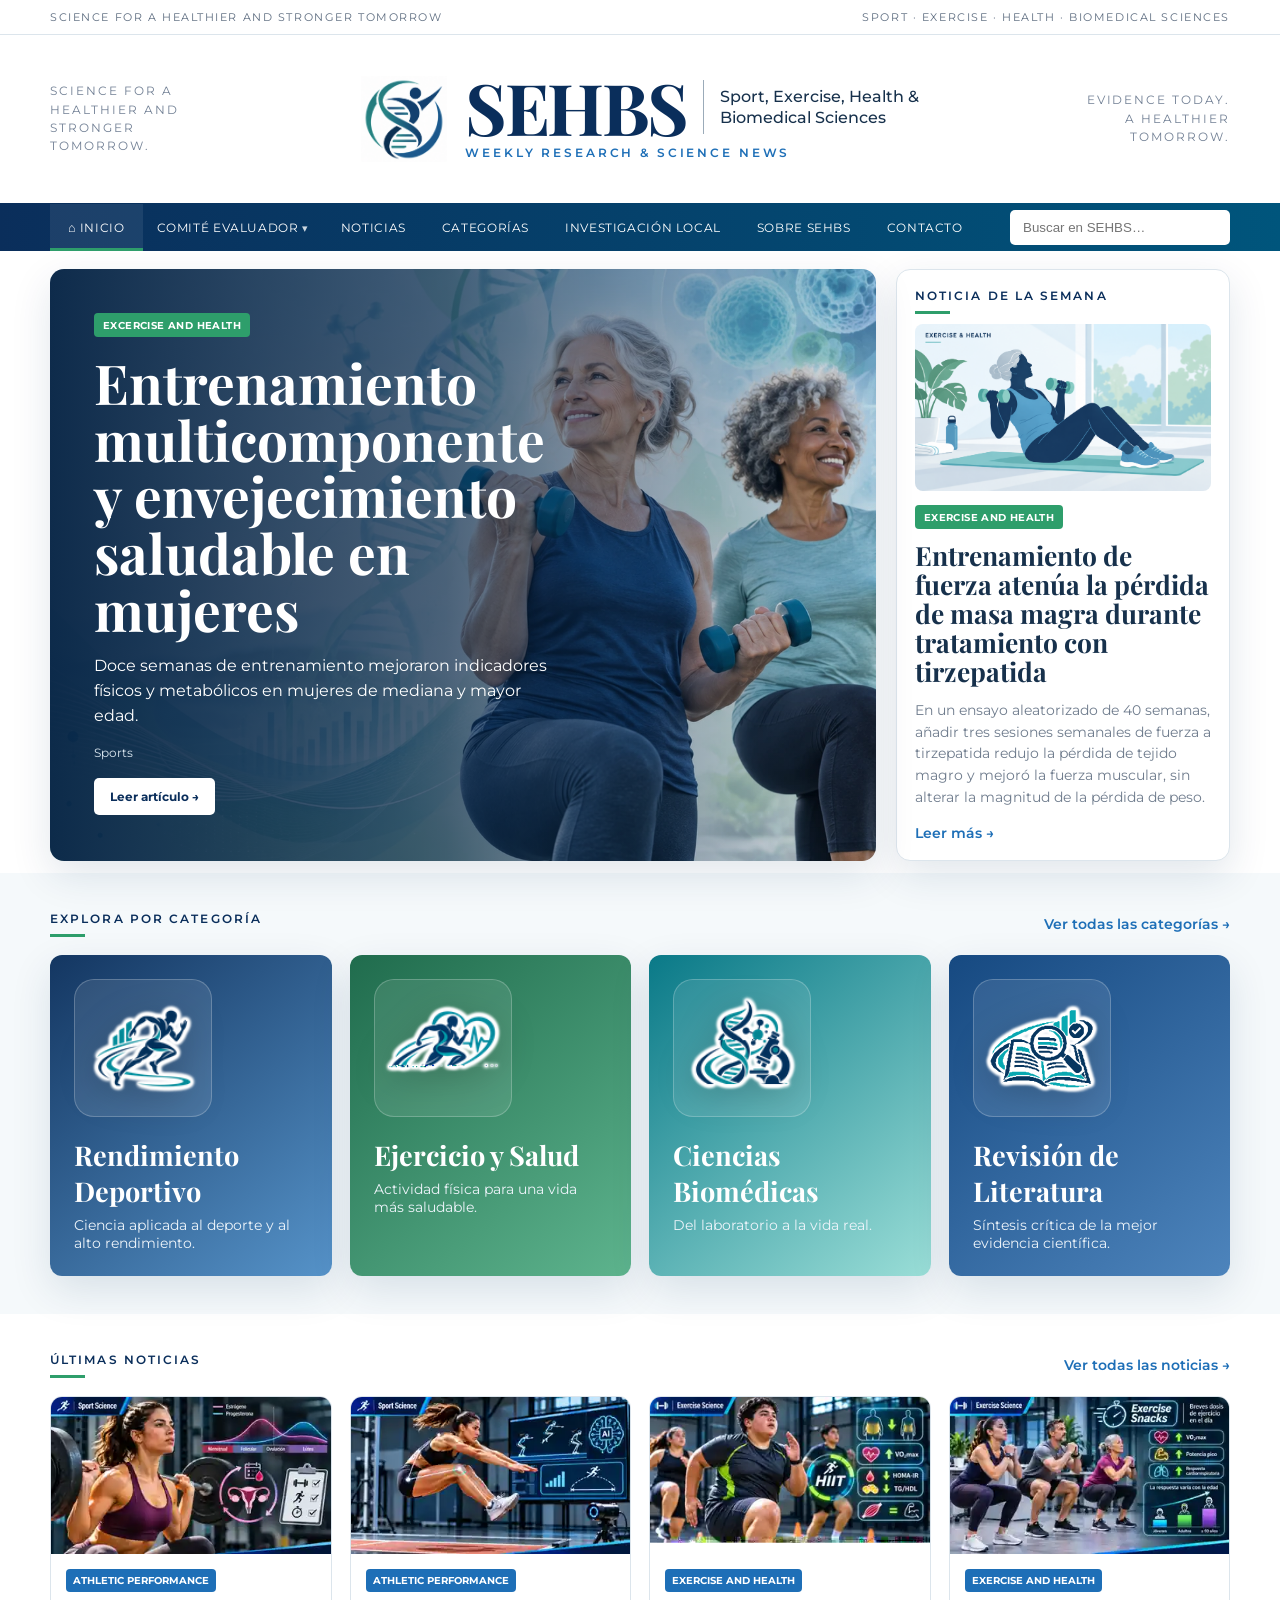
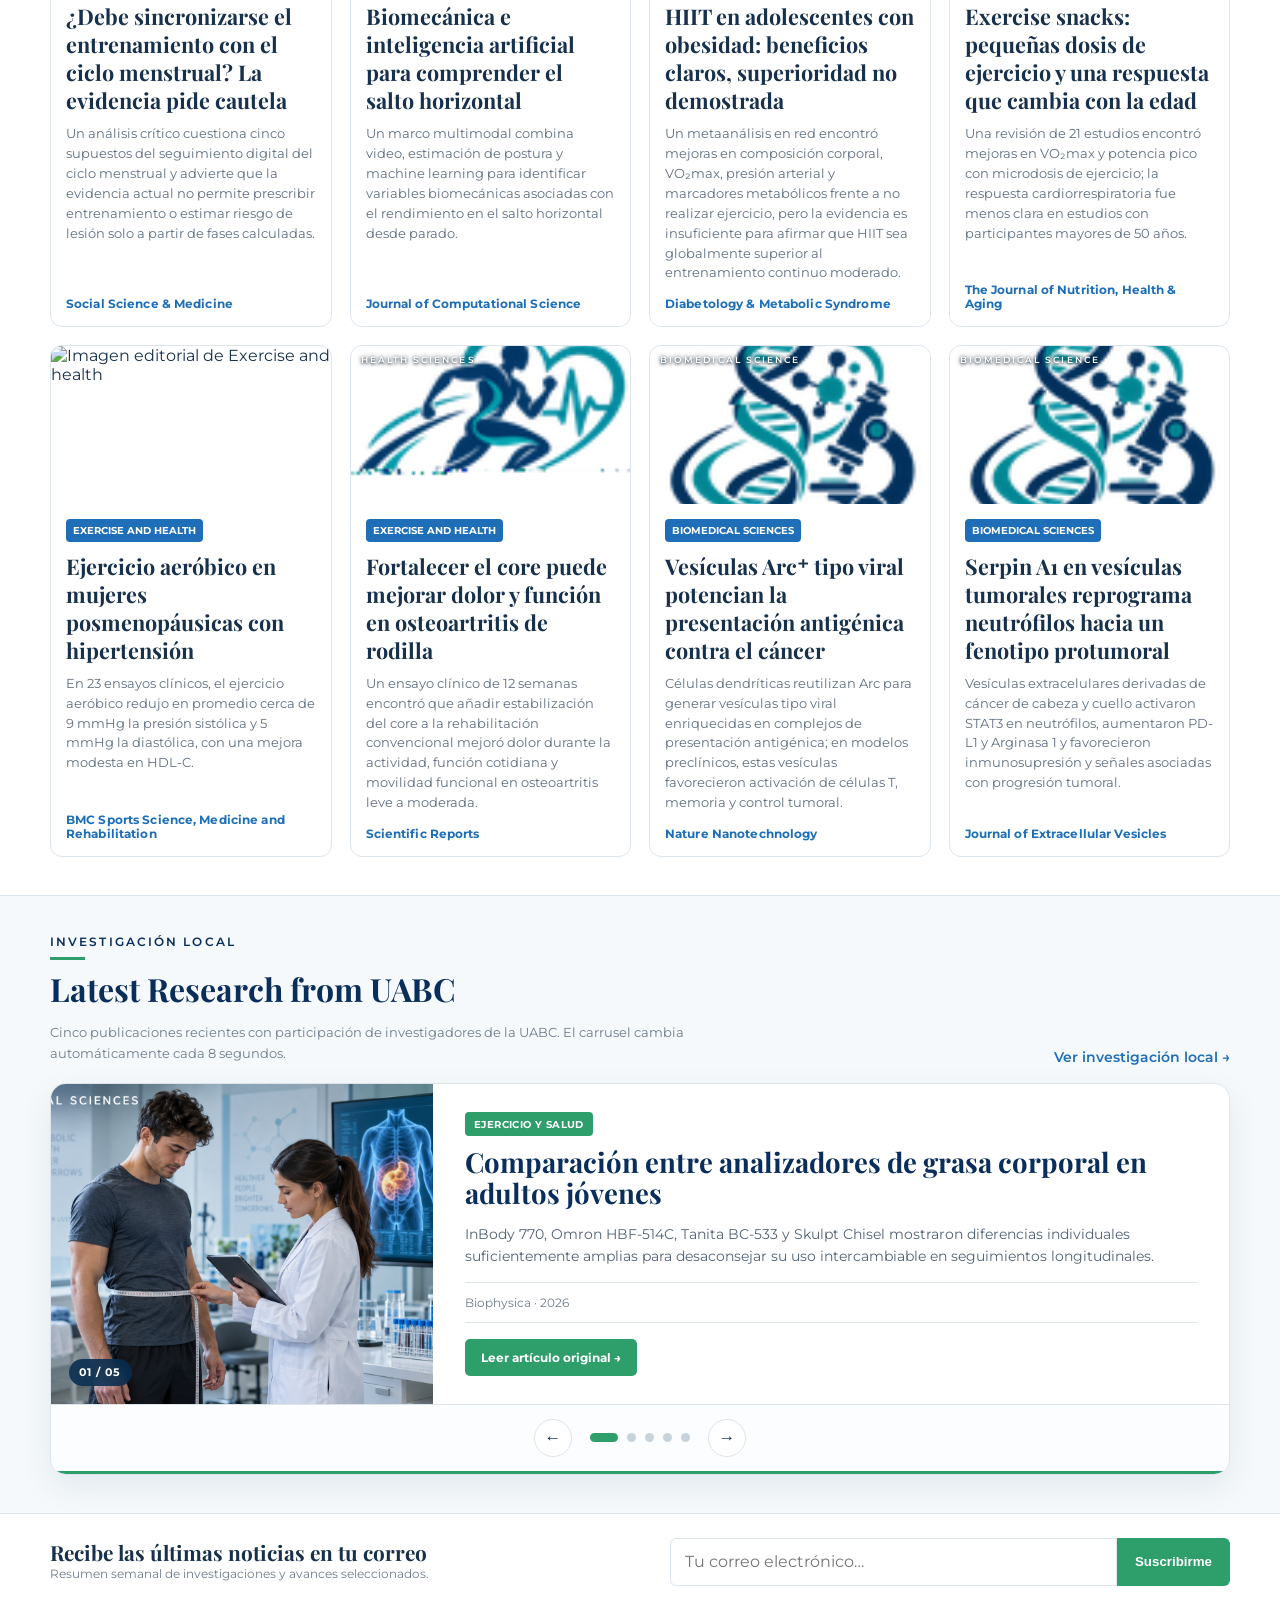
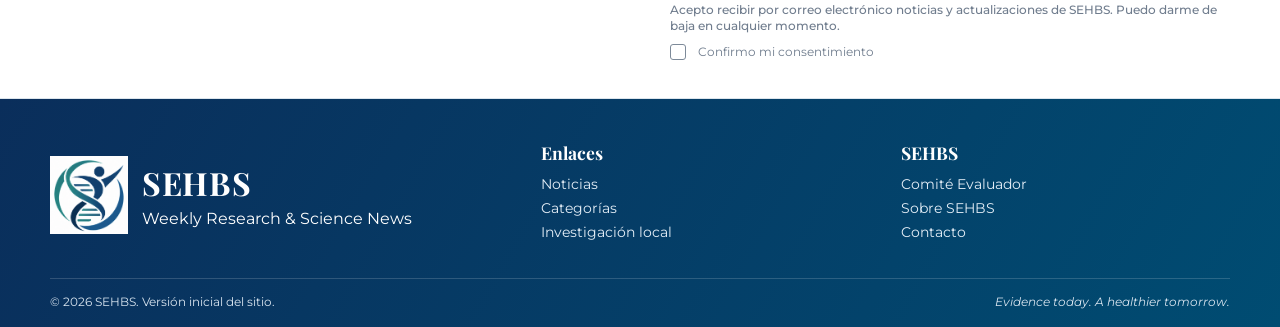
==== commit 848f206e: "Refresh Health Sciences cover in index.html" ====
--- a/index.html
+++ b/index.html
@@ -5,7 +5,7 @@
 <title>SEHBS | Weekly Research & Science News</title>
 <meta name="description" content="Sport, Exercise, Health & Biomedical Sciences: noticias y divulgación científica semanal basada en evidencia.">
 <link rel="icon" type="image/png" sizes="128x128" href="assets/favicon-sehbs-2026.png?v=2"><link rel="apple-touch-icon" sizes="180x180" href="assets/apple-touch-icon.png"><link rel="stylesheet" href="assets/styles.css?v=20261109-04">
-<script defer src="data/articles.js?v=20261109-14"></script><script>
+<script defer src="data/articles.js?v=20261109-15"></script><script>
 function handleCaptchaResponse(){
   var event=new Event('captchaChange');
   var captcha=document.getElementById('sib-captcha');
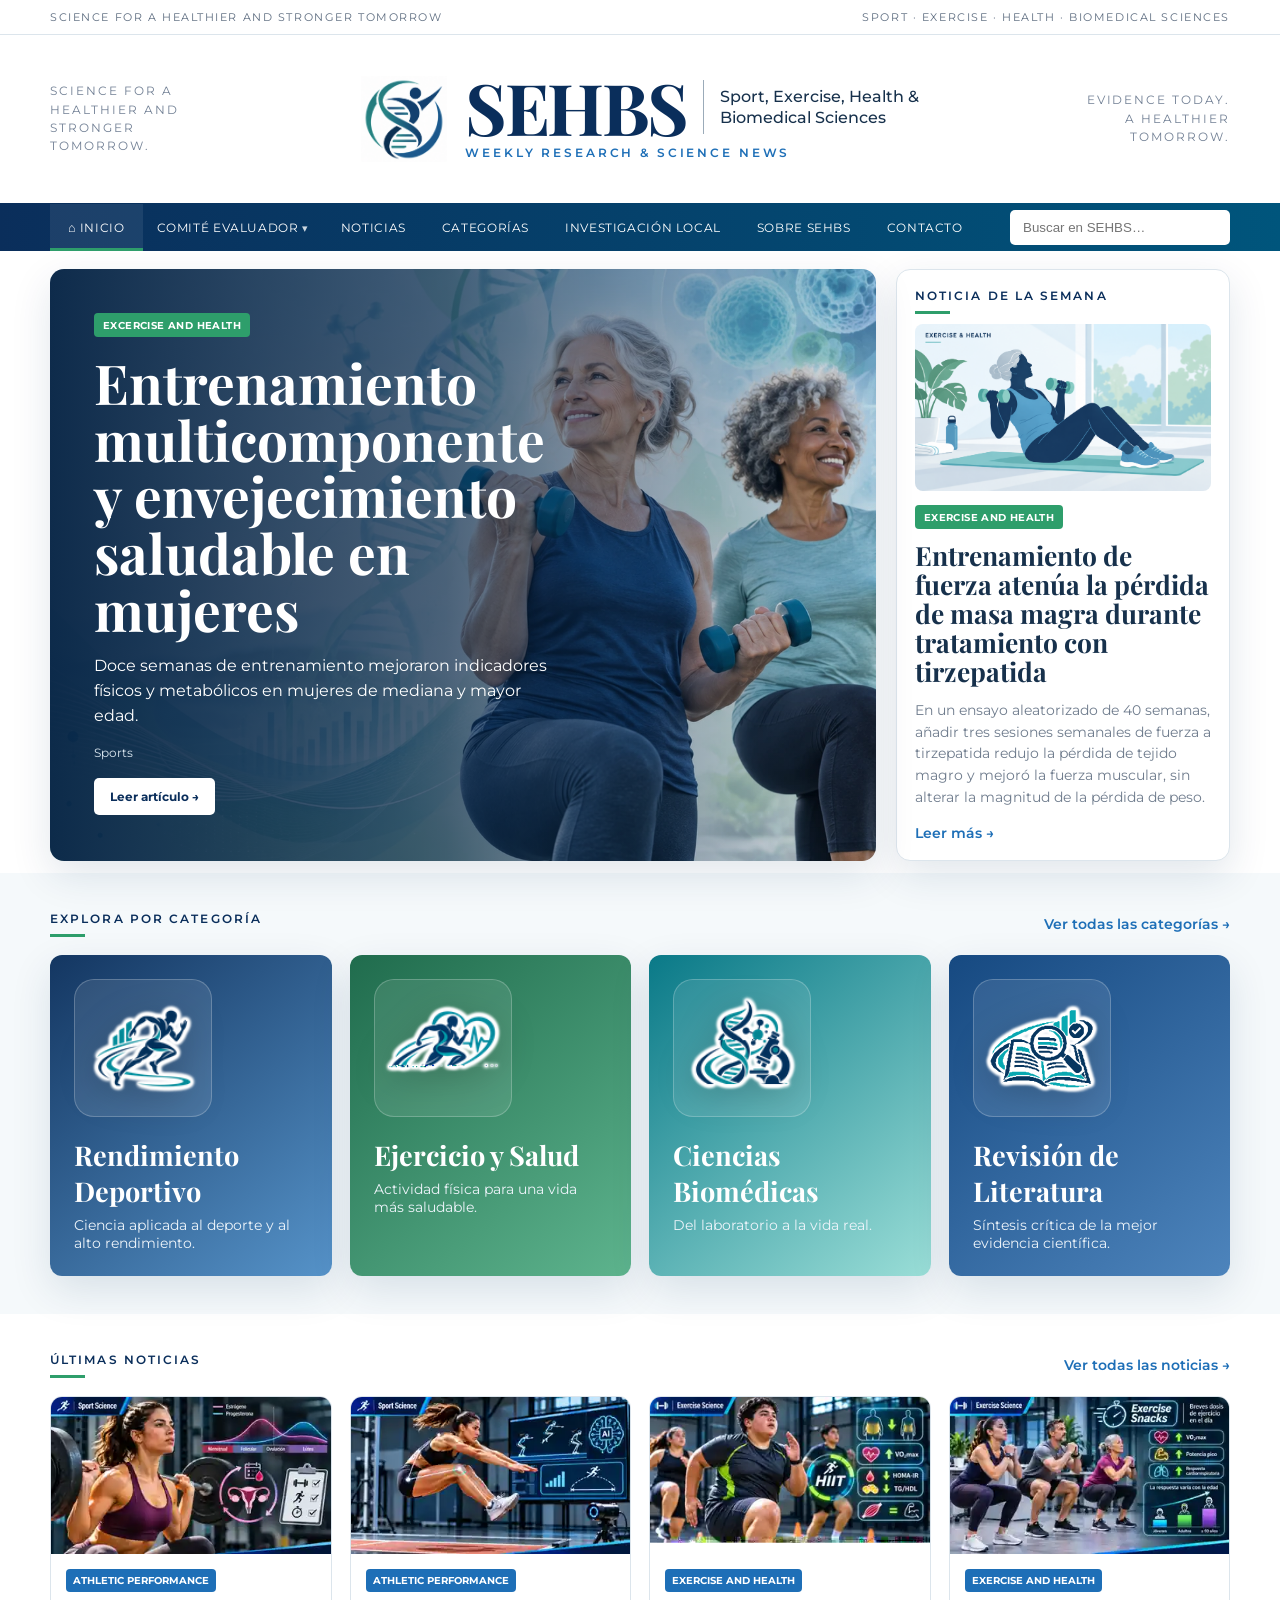
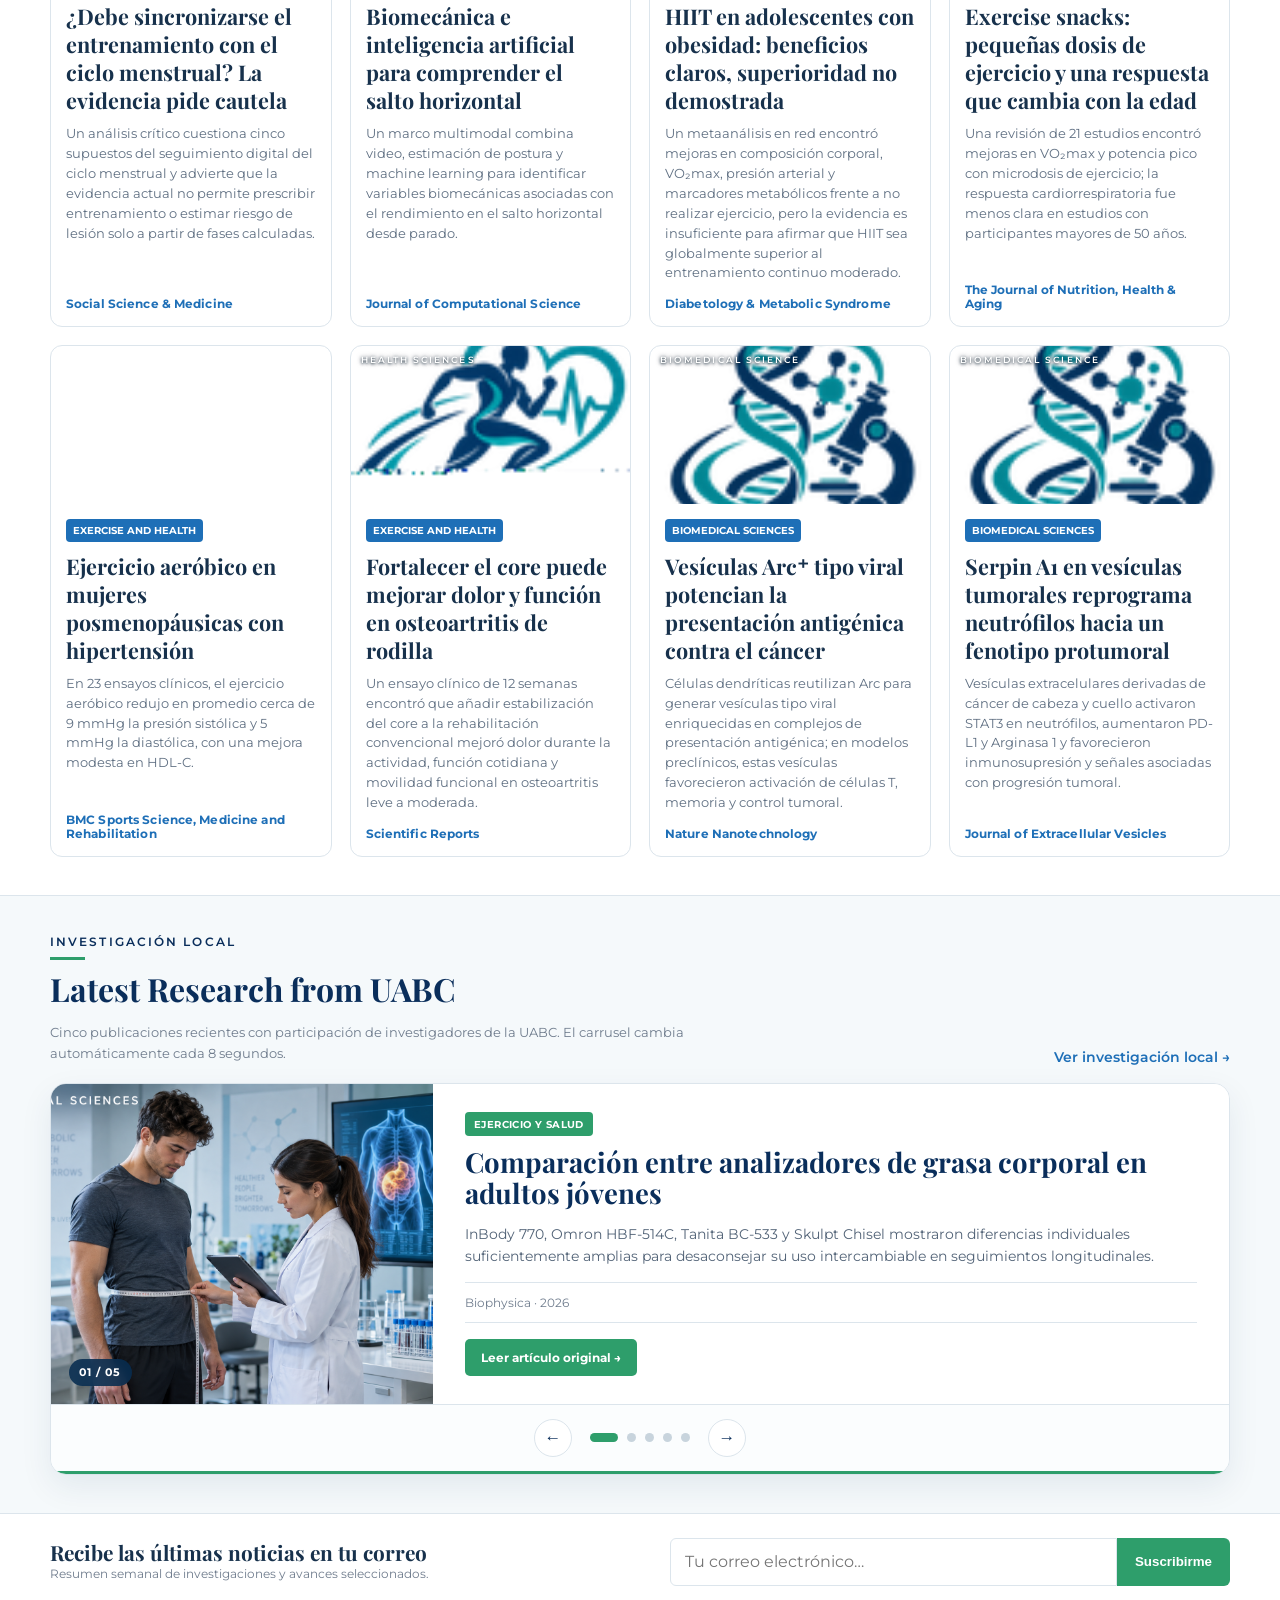
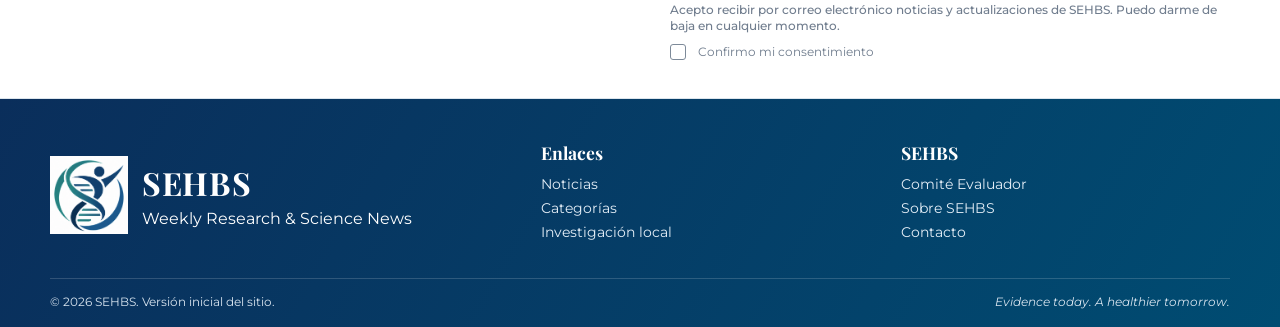
==== commit 47951483: "Refresh corrected Health Sciences image in index.html" ====
--- a/index.html
+++ b/index.html
@@ -5,7 +5,7 @@
 <title>SEHBS | Weekly Research & Science News</title>
 <meta name="description" content="Sport, Exercise, Health & Biomedical Sciences: noticias y divulgación científica semanal basada en evidencia.">
 <link rel="icon" type="image/png" sizes="128x128" href="assets/favicon-sehbs-2026.png?v=2"><link rel="apple-touch-icon" sizes="180x180" href="assets/apple-touch-icon.png"><link rel="stylesheet" href="assets/styles.css?v=20261109-04">
-<script defer src="data/articles.js?v=20261109-15"></script><script>
+<script defer src="data/articles.js?v=20261109-16"></script><script>
 function handleCaptchaResponse(){
   var event=new Event('captchaChange');
   var captcha=document.getElementById('sib-captcha');
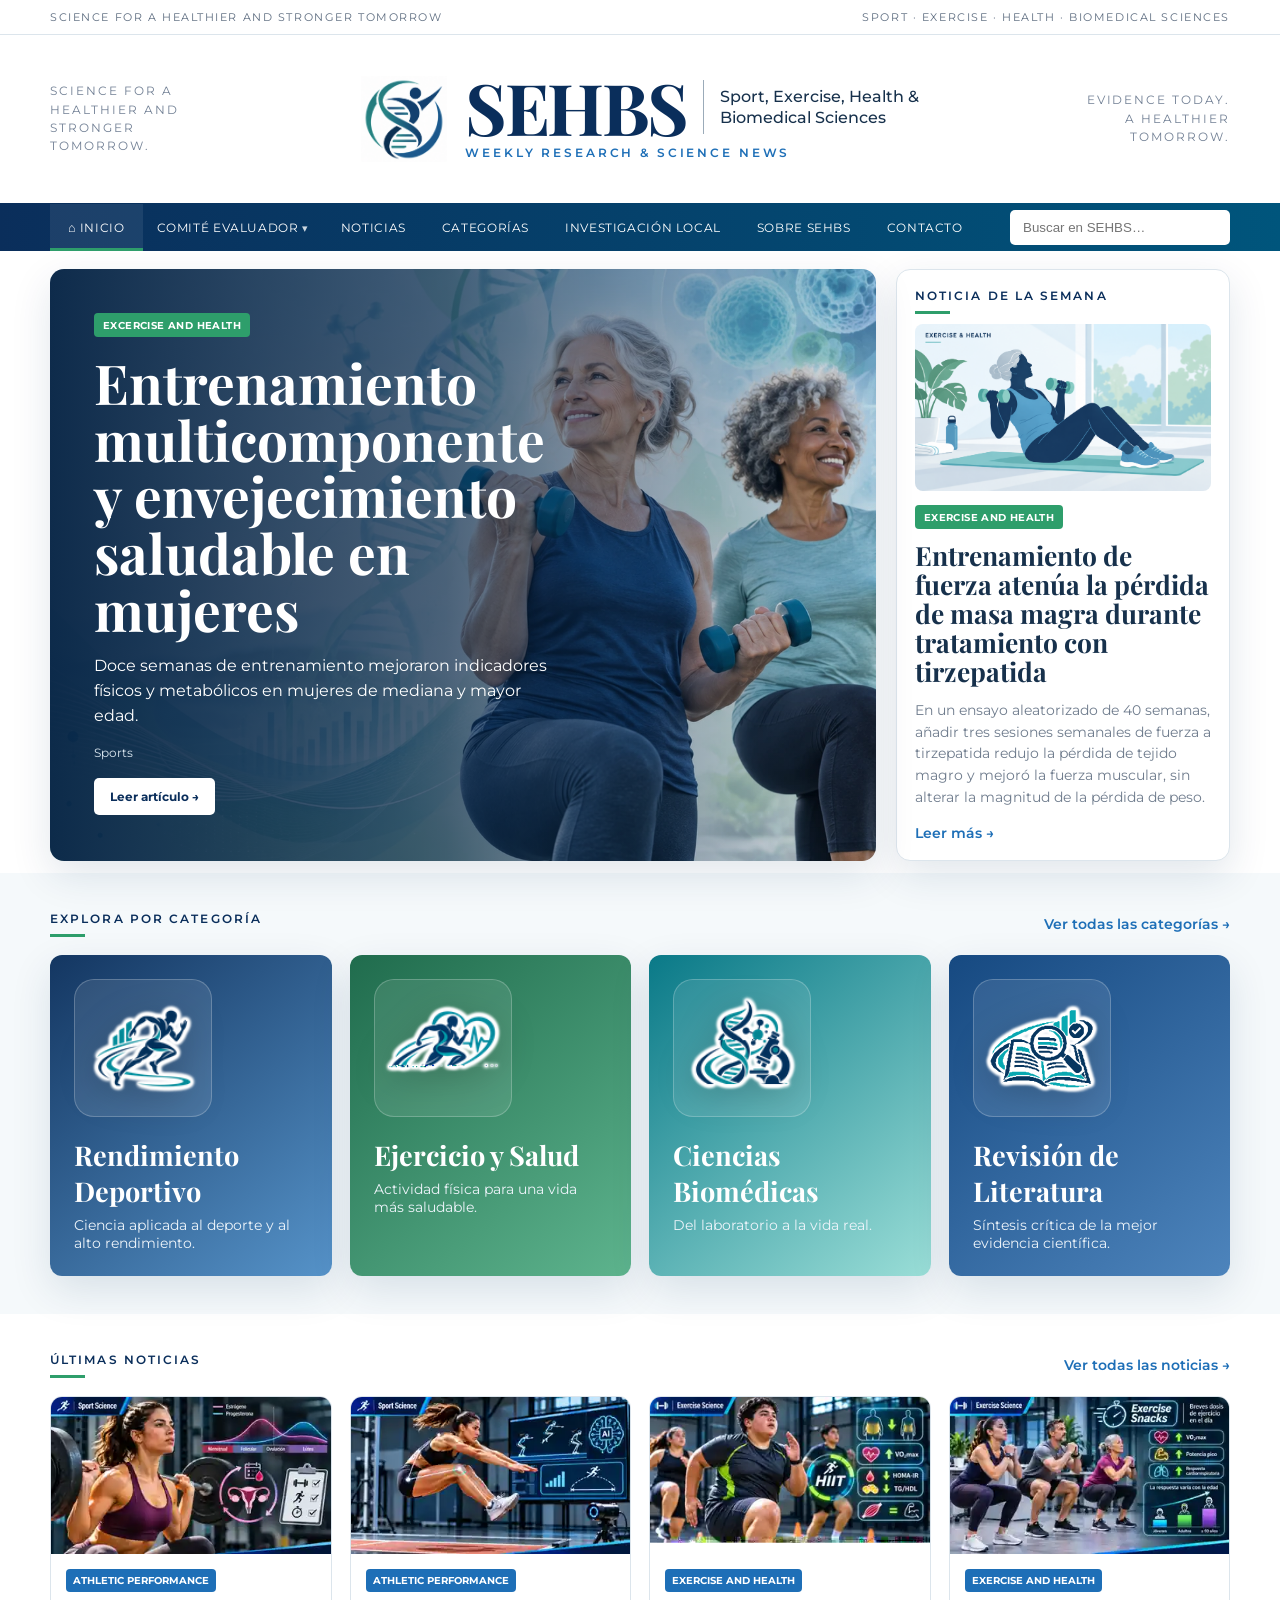
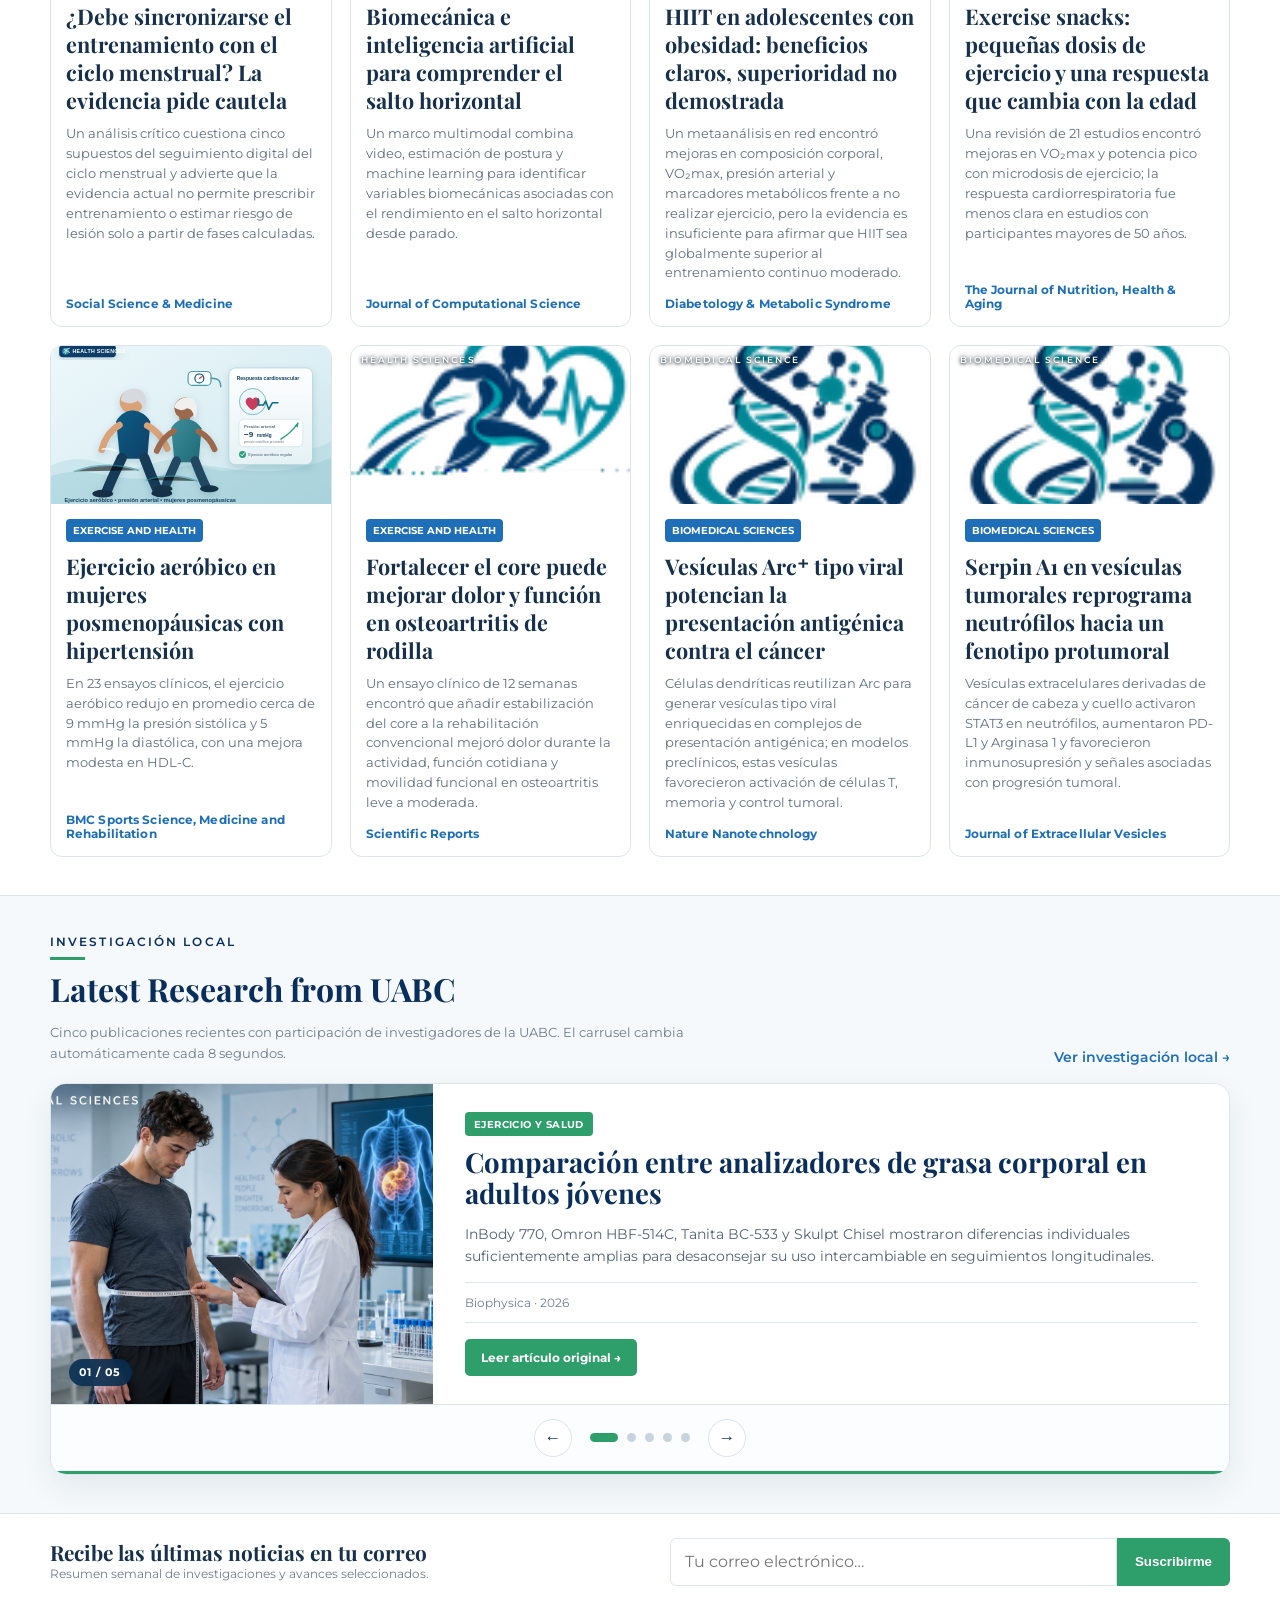
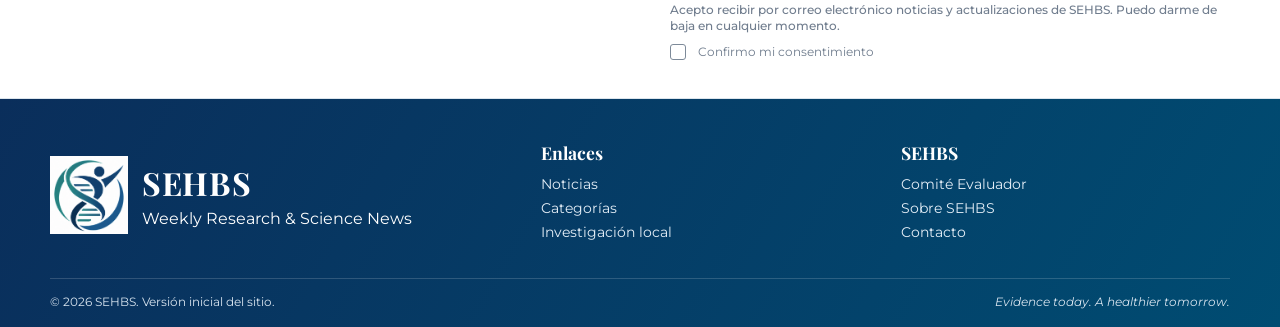
==== commit 441f6daf: "Refresh Health Sciences SVG cover in index.html" ====
--- a/index.html
+++ b/index.html
@@ -5,7 +5,7 @@
 <title>SEHBS | Weekly Research & Science News</title>
 <meta name="description" content="Sport, Exercise, Health & Biomedical Sciences: noticias y divulgación científica semanal basada en evidencia.">
 <link rel="icon" type="image/png" sizes="128x128" href="assets/favicon-sehbs-2026.png?v=2"><link rel="apple-touch-icon" sizes="180x180" href="assets/apple-touch-icon.png"><link rel="stylesheet" href="assets/styles.css?v=20261109-04">
-<script defer src="data/articles.js?v=20261109-16"></script><script>
+<script defer src="data/articles.js?v=20261109-18"></script><script>
 function handleCaptchaResponse(){
   var event=new Event('captchaChange');
   var captcha=document.getElementById('sib-captcha');
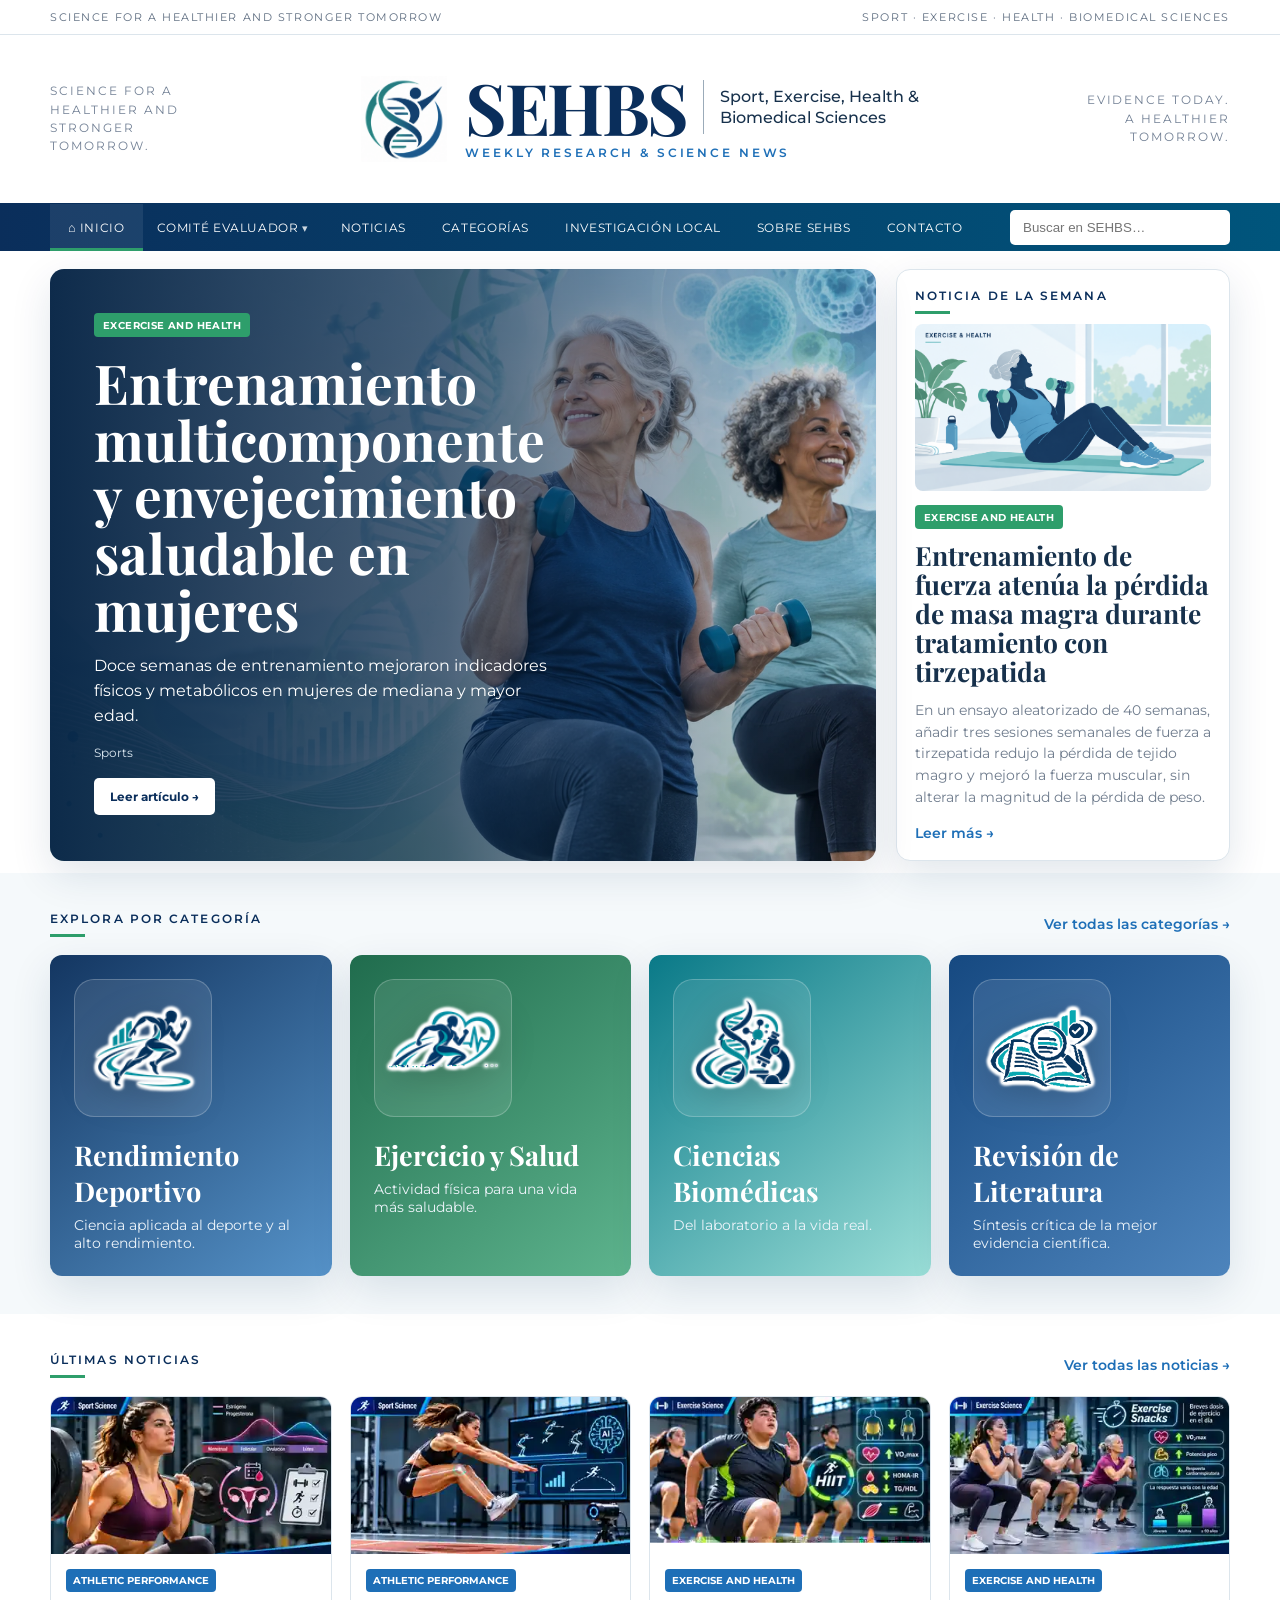
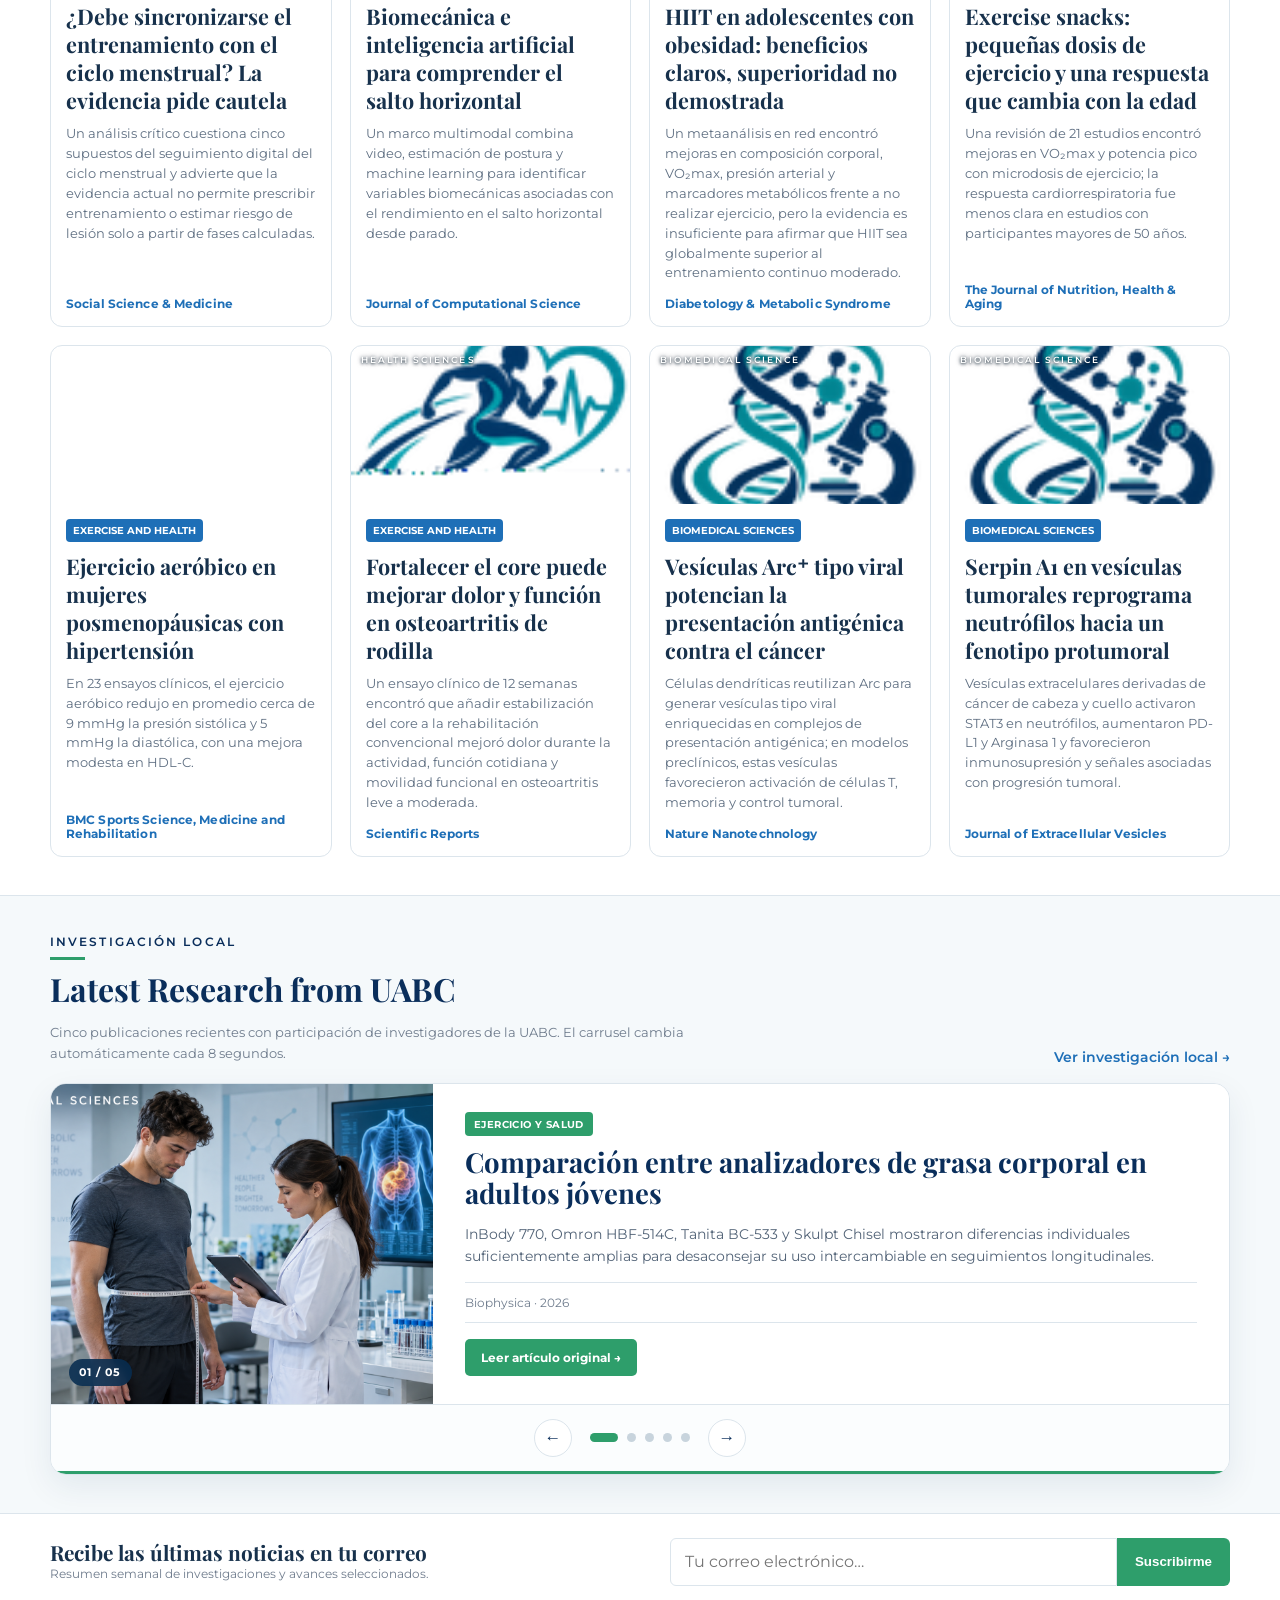
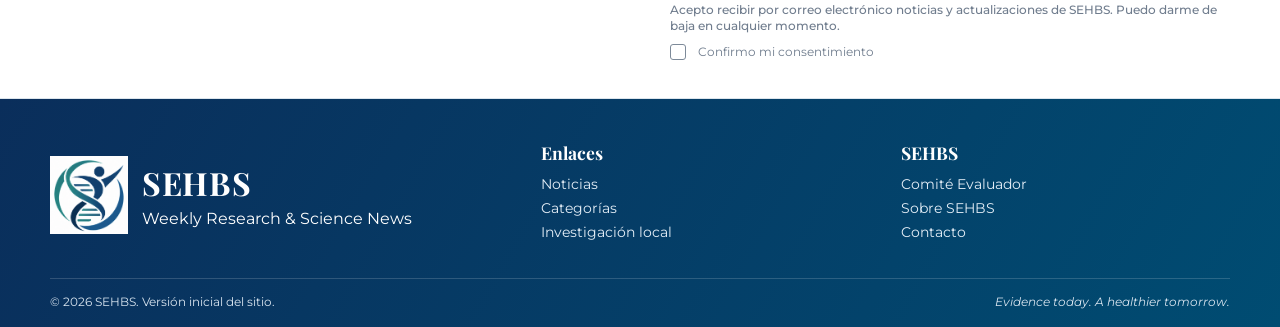
==== commit 5f561859: "Refresh approved Health Sciences cover in index.html" ====
--- a/index.html
+++ b/index.html
@@ -5,7 +5,7 @@
 <title>SEHBS | Weekly Research & Science News</title>
 <meta name="description" content="Sport, Exercise, Health & Biomedical Sciences: noticias y divulgación científica semanal basada en evidencia.">
 <link rel="icon" type="image/png" sizes="128x128" href="assets/favicon-sehbs-2026.png?v=2"><link rel="apple-touch-icon" sizes="180x180" href="assets/apple-touch-icon.png"><link rel="stylesheet" href="assets/styles.css?v=20261109-04">
-<script defer src="data/articles.js?v=20261109-18"></script><script>
+<script defer src="data/articles.js?v=20261109-19"></script><script>
 function handleCaptchaResponse(){
   var event=new Event('captchaChange');
   var captcha=document.getElementById('sib-captcha');
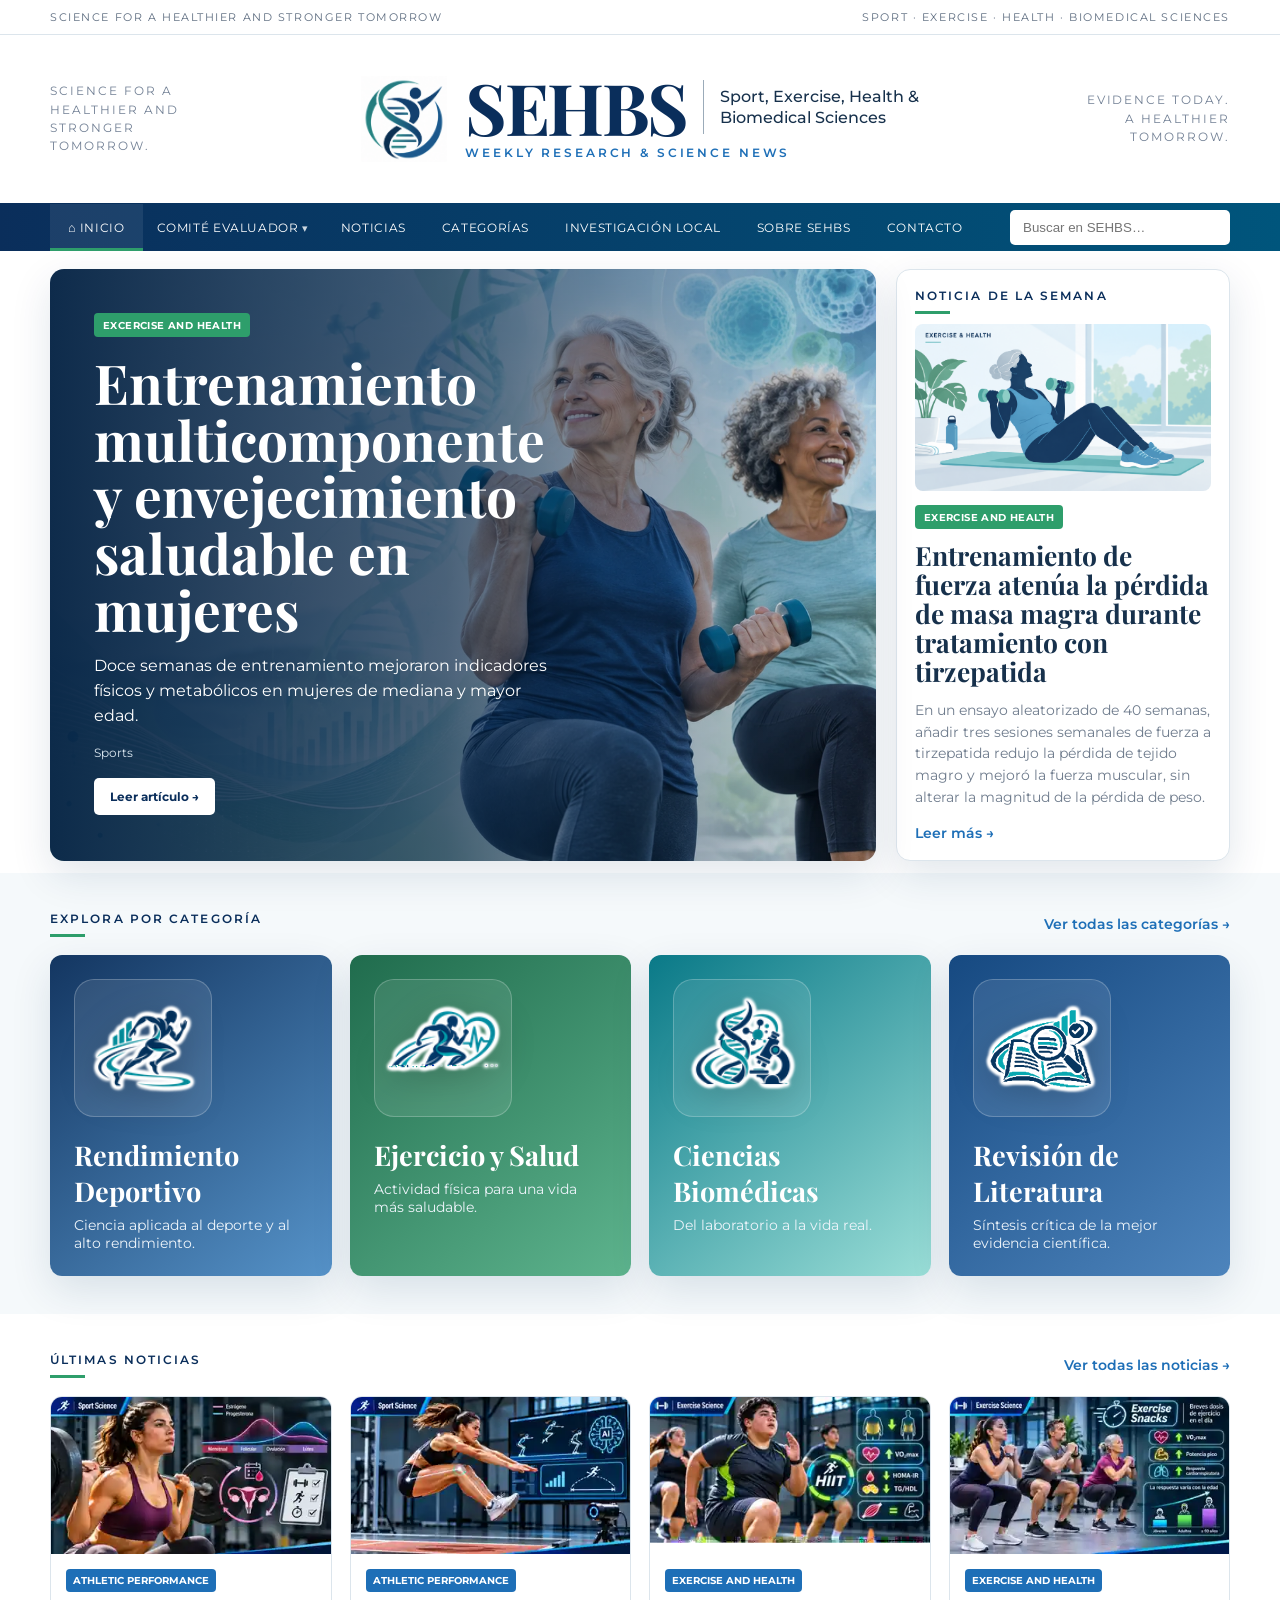
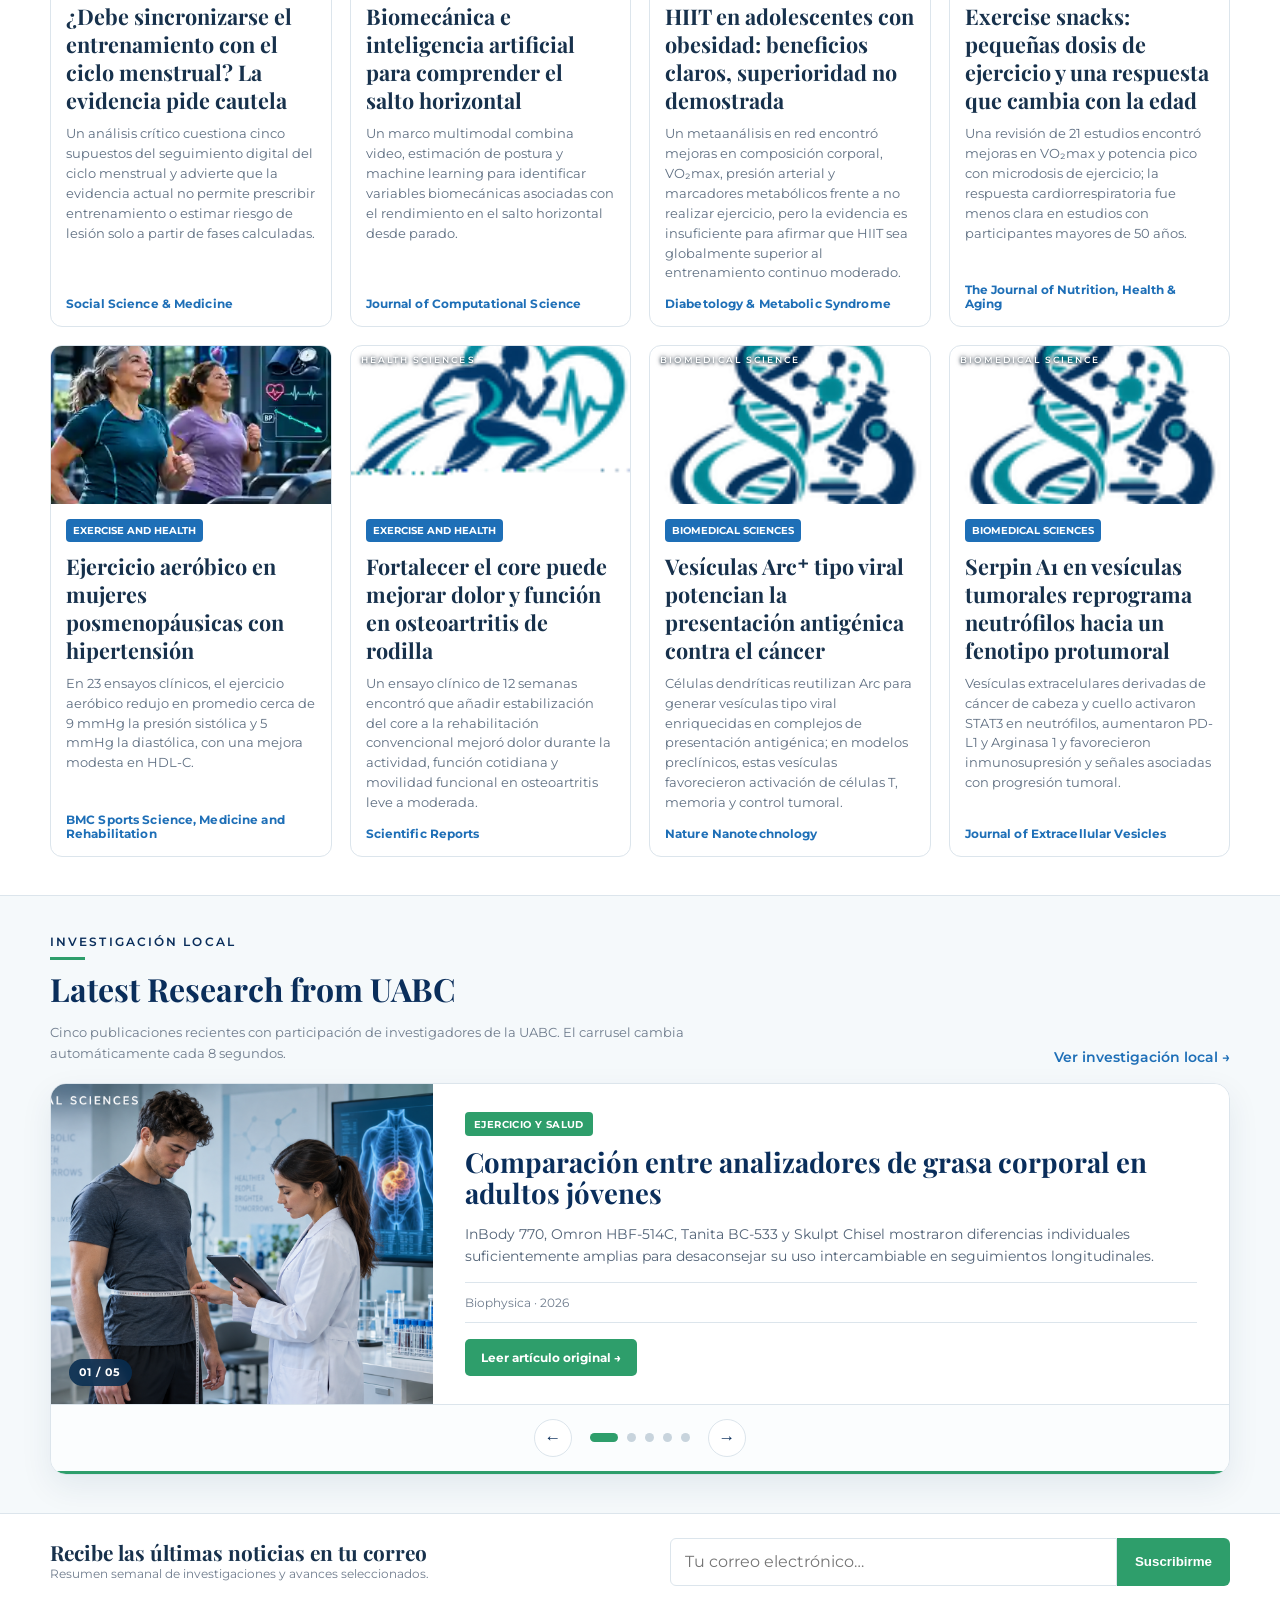
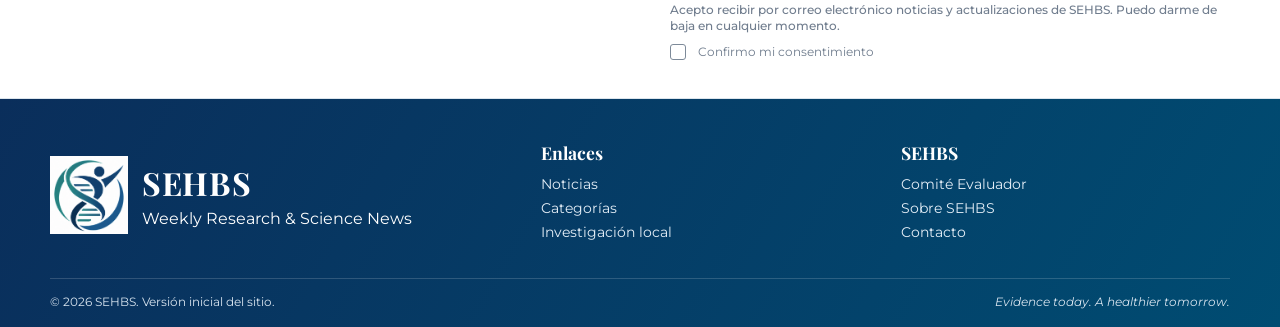
==== commit 4ddd7710: "Refresh final Health Sciences cover in index.html" ====
--- a/index.html
+++ b/index.html
@@ -5,7 +5,7 @@
 <title>SEHBS | Weekly Research & Science News</title>
 <meta name="description" content="Sport, Exercise, Health & Biomedical Sciences: noticias y divulgación científica semanal basada en evidencia.">
 <link rel="icon" type="image/png" sizes="128x128" href="assets/favicon-sehbs-2026.png?v=2"><link rel="apple-touch-icon" sizes="180x180" href="assets/apple-touch-icon.png"><link rel="stylesheet" href="assets/styles.css?v=20261109-04">
-<script defer src="data/articles.js?v=20261109-19"></script><script>
+<script defer src="data/articles.js?v=20261109-20"></script><script>
 function handleCaptchaResponse(){
   var event=new Event('captchaChange');
   var captcha=document.getElementById('sib-captcha');
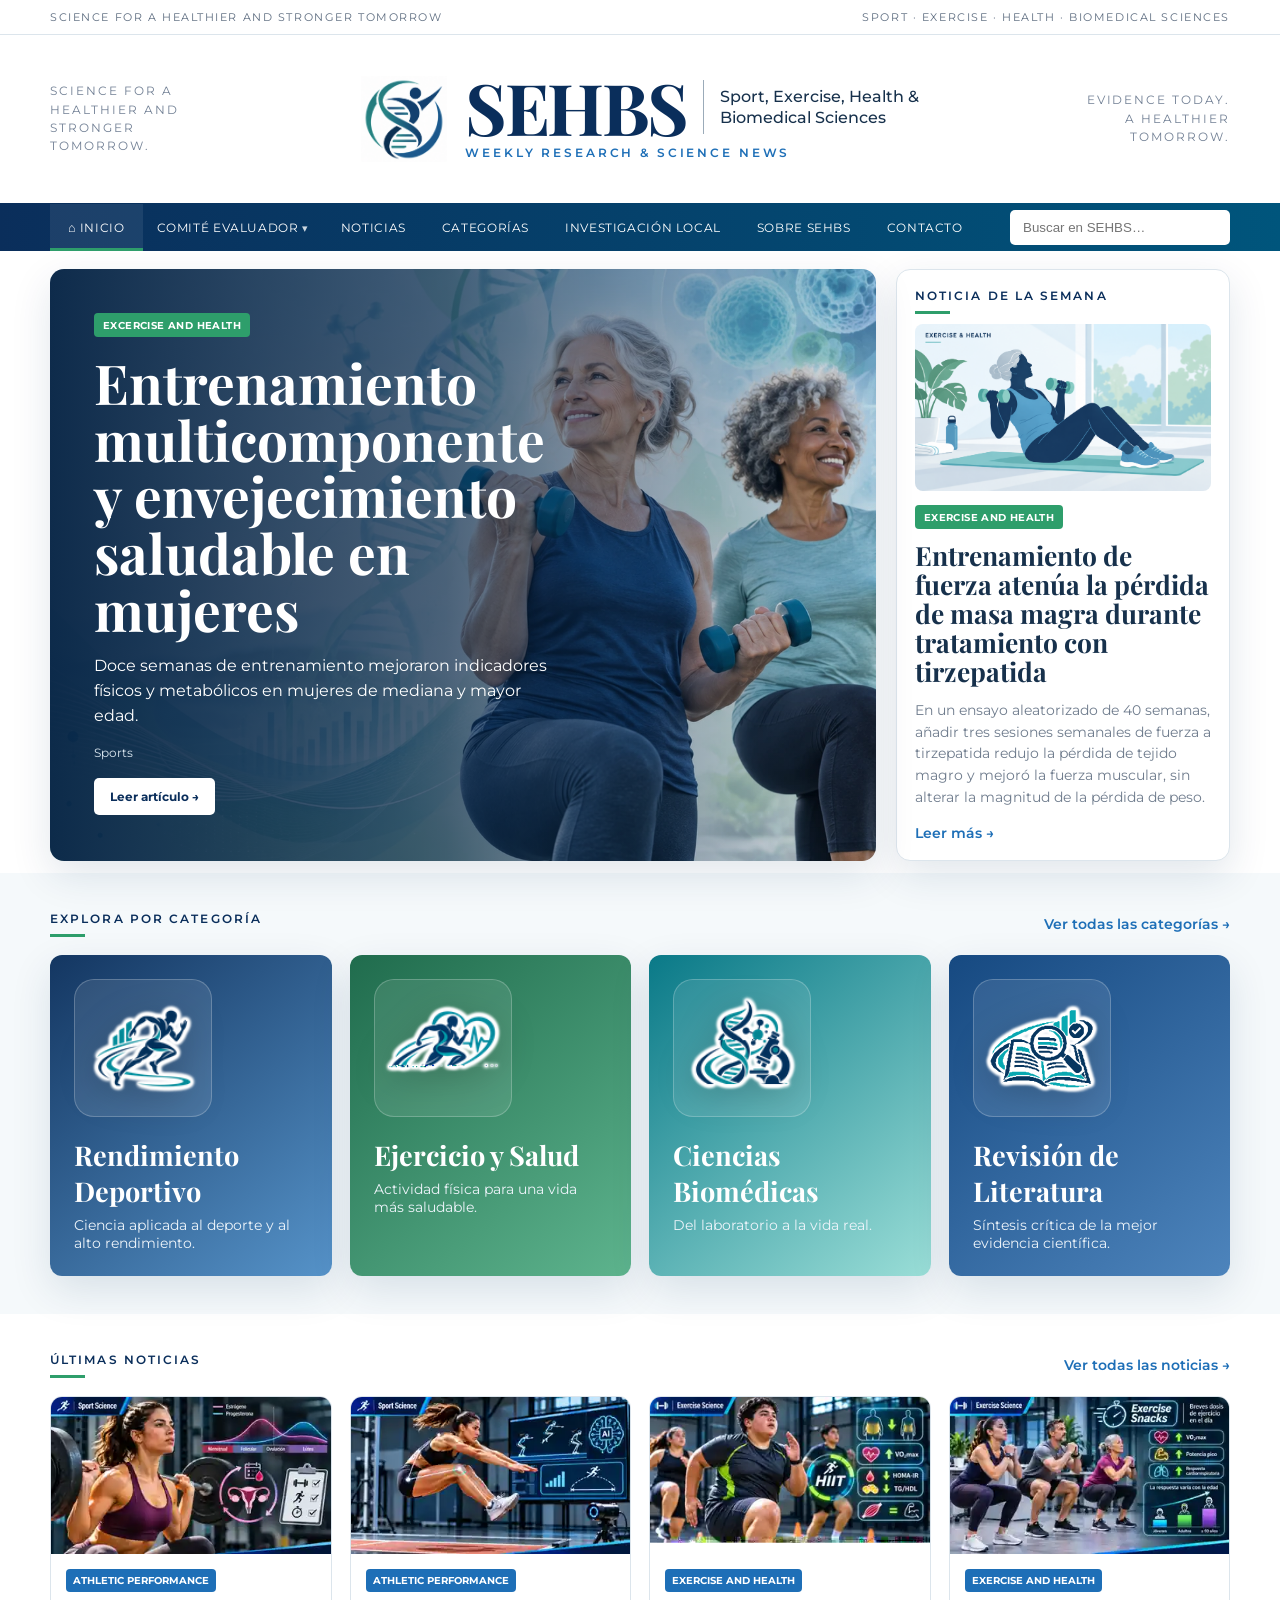
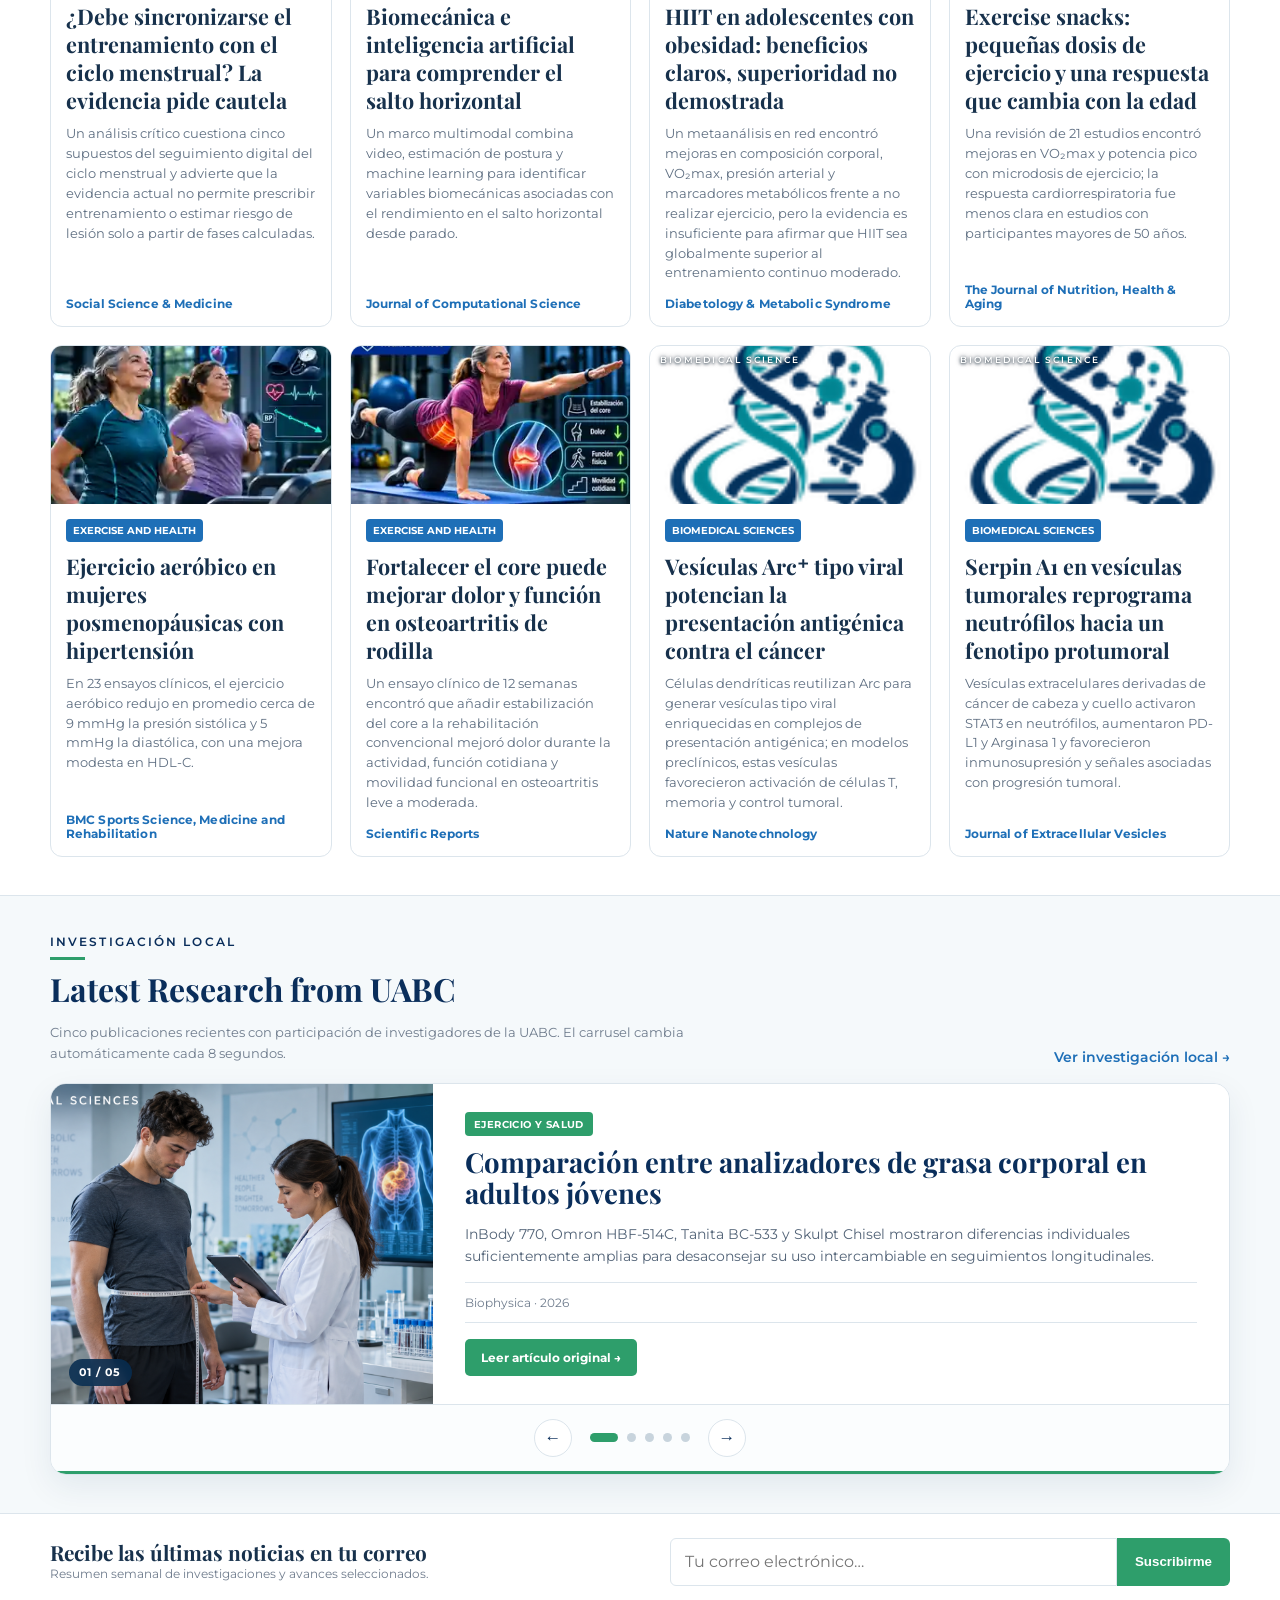
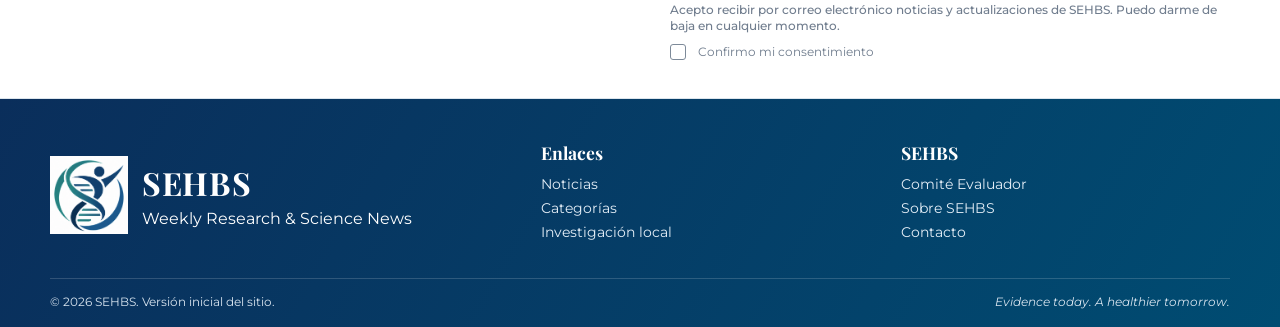
==== commit 40d548a7: "Refresh core knee OA cover in index.html" ====
--- a/index.html
+++ b/index.html
@@ -5,7 +5,7 @@
 <title>SEHBS | Weekly Research & Science News</title>
 <meta name="description" content="Sport, Exercise, Health & Biomedical Sciences: noticias y divulgación científica semanal basada en evidencia.">
 <link rel="icon" type="image/png" sizes="128x128" href="assets/favicon-sehbs-2026.png?v=2"><link rel="apple-touch-icon" sizes="180x180" href="assets/apple-touch-icon.png"><link rel="stylesheet" href="assets/styles.css?v=20261109-04">
-<script defer src="data/articles.js?v=20261109-20"></script><script>
+<script defer src="data/articles.js?v=20261110-01"></script><script>
 function handleCaptchaResponse(){
   var event=new Event('captchaChange');
   var captcha=document.getElementById('sib-captcha');
